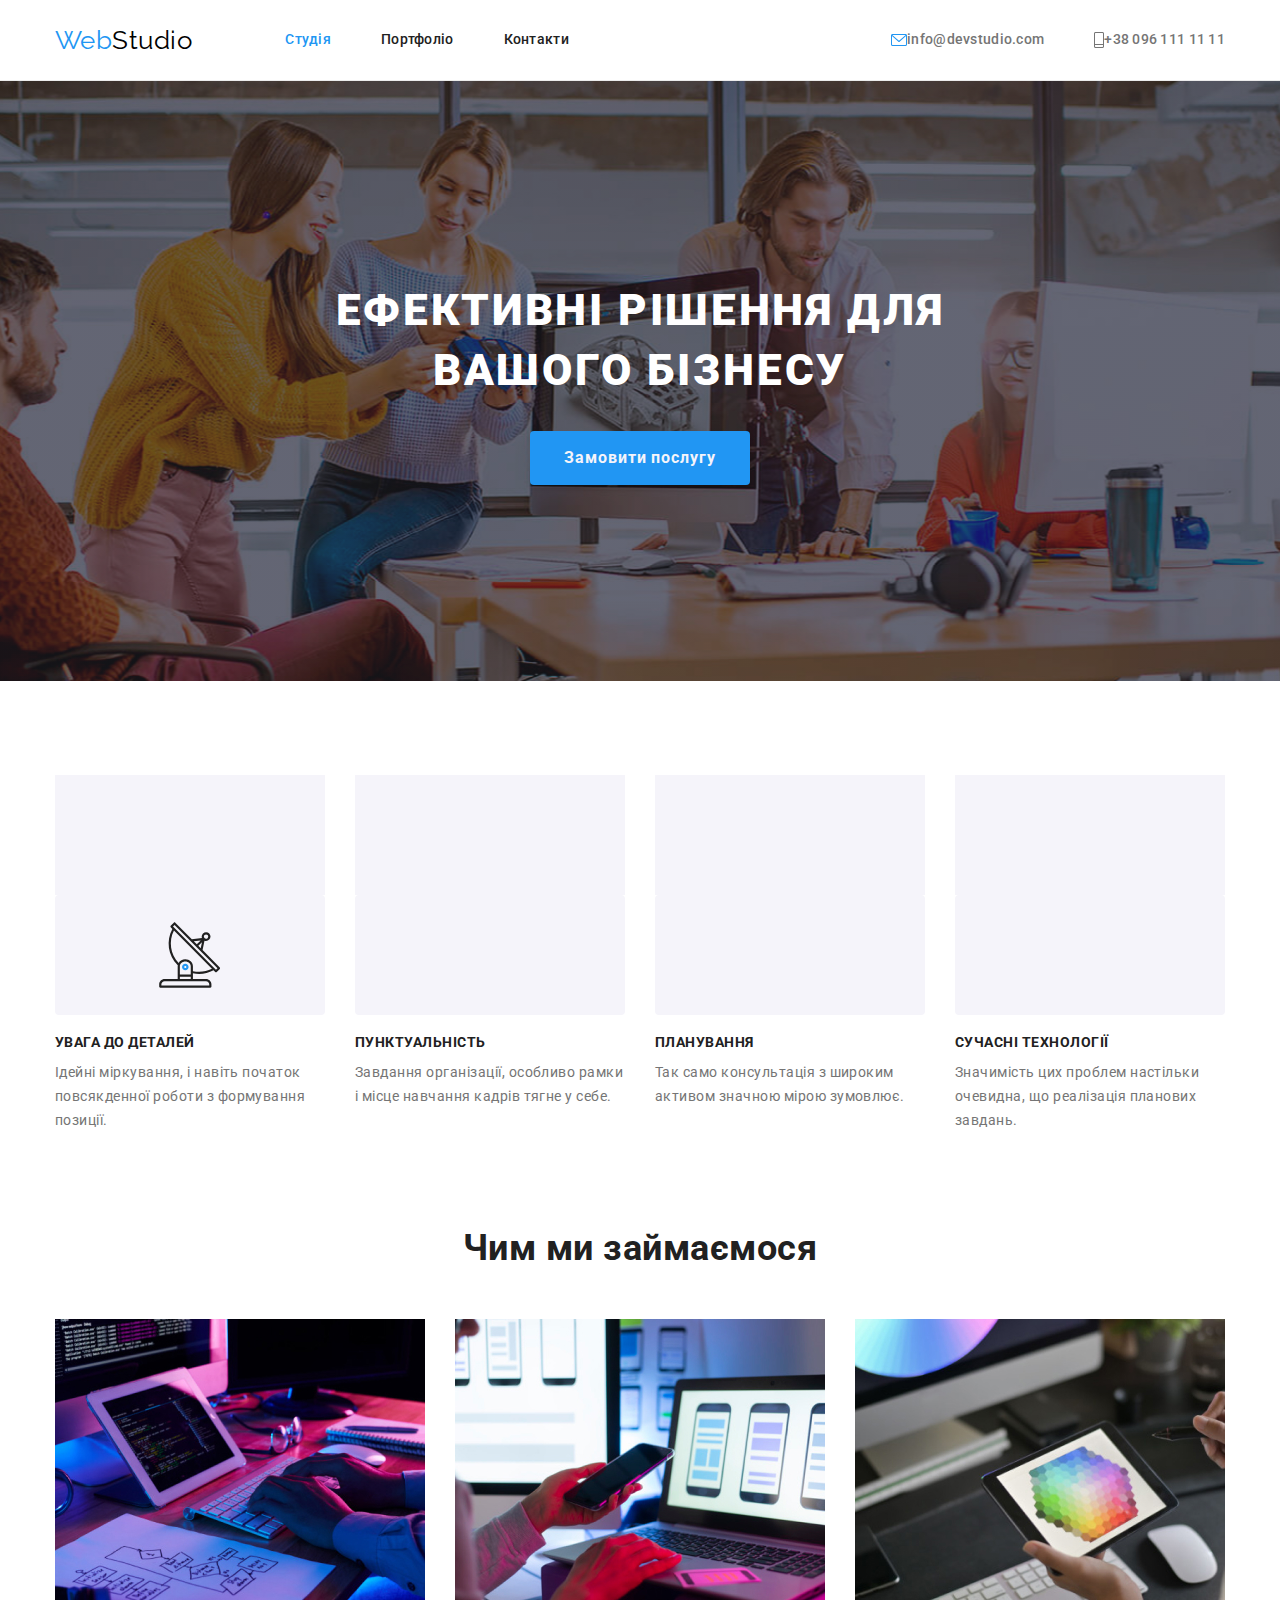
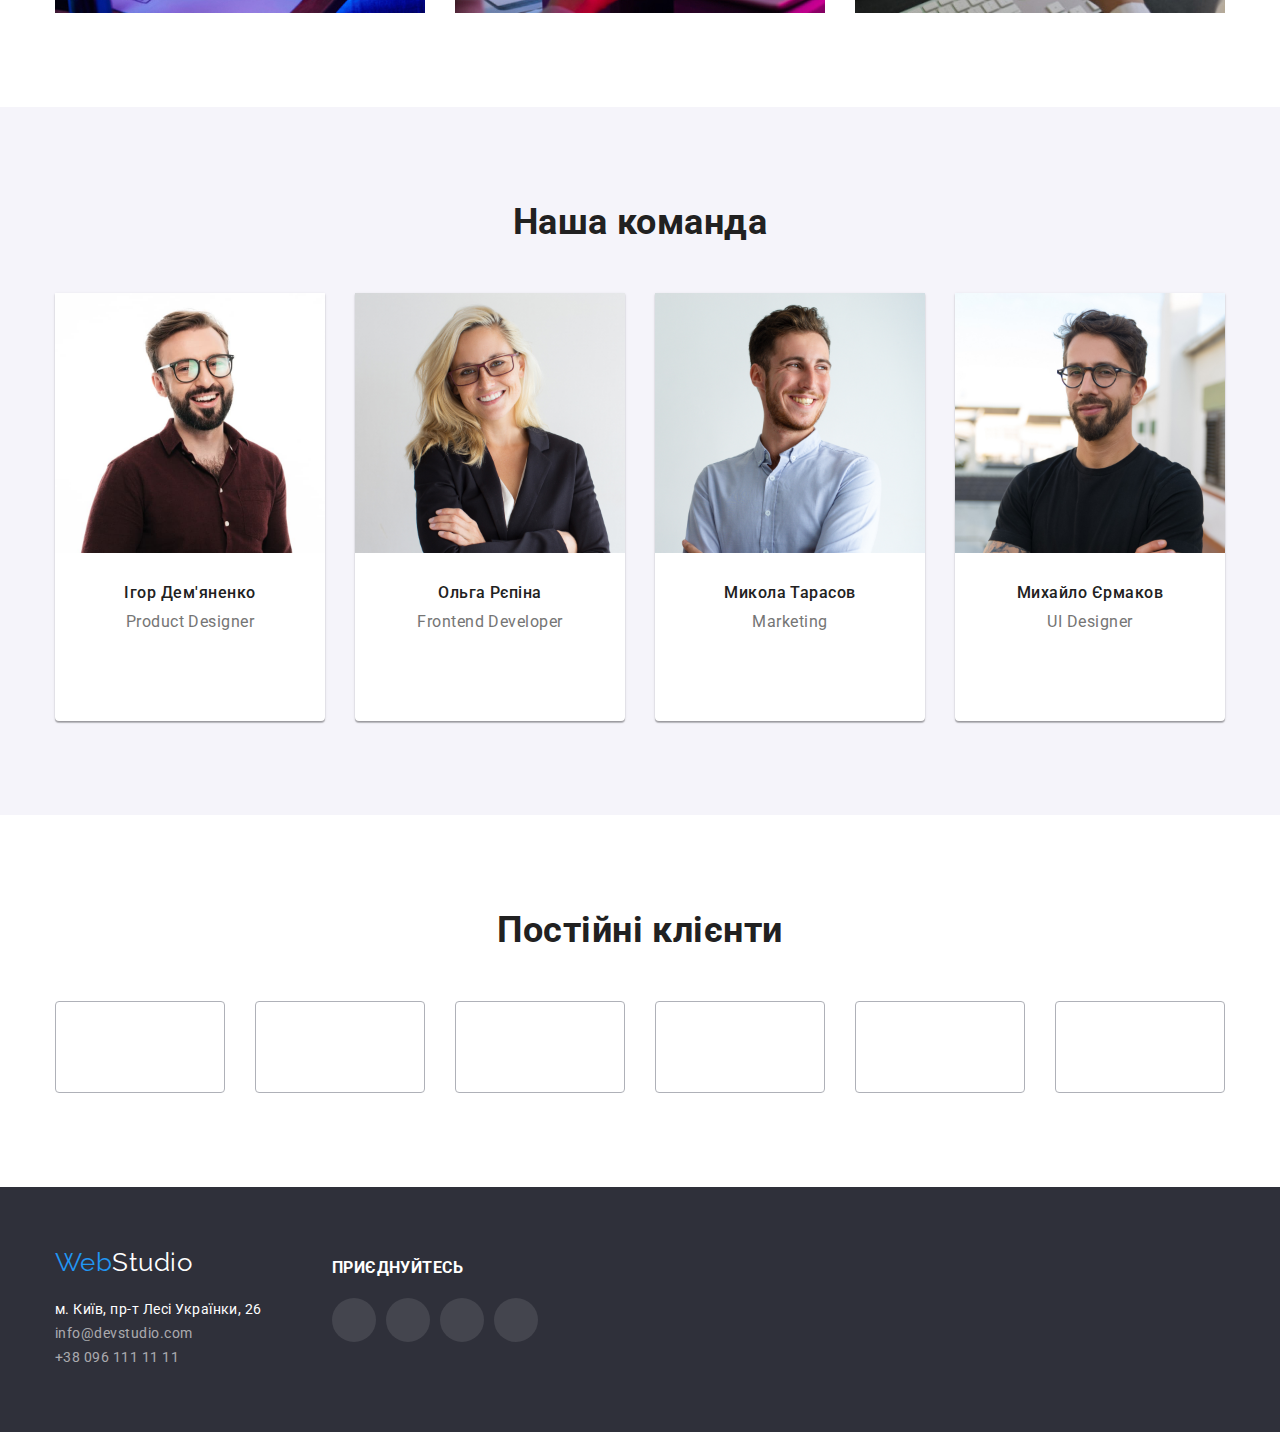
==== index.html @ 6bd30c74 "start" ====
<!DOCTYPE html>
<html lang="uk">
<head>
    <meta charset="UTF-8" />
    <meta http-equiv="X-UA-Compatible" content="IE=edge" />
    <meta name="viewport" content="width=device-width, initial-scale=1.0" />
    <title>WebStudio</title>
    <link
        href="https://fonts.googleapis.com/css2?family=Raleway:wght@700&family=Roboto:wght@400;500;700;900&display=swap"
        rel="stylesheet" />
    <link rel="stylesheet"
        href="https://cdnjs.cloudflare.com/ajax/libs/modern-normalize/1.1.0/modern-normalize.min.css" />
    <link rel="stylesheet" href="./css/styles.css" />
  
</head>

<body>
    <!--Шапка-->
    <header class="page-header">
        <div class="container header">
            <nav class="site-nav">
                <a href="./index.html" class="logo">Web<span class="logo-style">Studio</span></a>
                <ul class="site-nav list">
                    <li class="item"><a href="./index.html" class="link current">Студія</a></li>
                    <li class="item"><a href="./portfolio.html" class="link">Портфоліо</a></li>
                    <li class="item"><a href="" class="link">Контакти</a></li>
                </ul>
            </nav>
            <ul class="site-contact list">
                <li class="item">
                    <a href="mailto:info@devstudio.com" class="link">
                        <svg width="16" height="16" viewBox="0 0 16 12" fill="none" xmlns="http://www.w3.org/2000/svg">
                            <path
                                d="M14.5 0H1.50001C0.672854 0 0 0.672853 0 1.50001V10.5C0 11.3271 0.672854 12 1.50001 12H14.5C15.3271 12 16 11.3271 16 10.5V1.50001C16 0.672853 15.3271 0 14.5 0ZM14.5 0.999994C14.5679 0.999994 14.6325 1.01409 14.6916 1.0387L8 6.83838L1.30833 1.0387C1.36742 1.01412 1.43204 0.999994 1.49998 0.999994H14.5ZM14.5 11H1.50001C1.22414 11 0.999996 10.7759 0.999996 10.5V2.09521L7.67236 7.87792C7.76661 7.95944 7.8833 7.99999 8 7.99999C8.1167 7.99999 8.23339 7.95948 8.32764 7.87792L15 2.09521V10.5C15 10.7759 14.7759 11 14.5 11Z"
                                fill="#2196F3" />
                        </svg> info@devstudio.com</a>
                </li>
                <li class="item">
                    <a href="tel:+380961111111" class="link">
                        <svg width="10" height="16" viewBox="0 0 10 16" fill="none" xmlns="http://www.w3.org/2000/svg">
                            <path
                                d="M8.5 0H1.5C0.672848 0 0 0.672848 0 1.5V14.5C0 15.3272 0.672848 16 1.5 16H8.5C9.32715 16 10 15.3272 10 14.5V1.5C10 0.672848 9.32715 0 8.5 0ZM1.5 1H8.5C8.77588 1 9 1.22412 9 1.5V12H1V1.5C1 1.22412 1.22412 1 1.5 1ZM8.5 15H1.5C1.22412 15 1 14.7759 1 14.5V13H9V14.5C9 14.7759 8.77588 15 8.5 15Z"
                                fill="#757575" />
                        </svg>+38 096 111 11 11</a>
                </li>
            </ul>
        </div>
    </header>
    <main>
        <!--Рішення-->
        <section class="decision">
            <div class="decision-text">
                <h1 class="decision-title">Ефективні рішення для вашого бізнесу</h1>
                <button type="button" class="decision-button">Замовити послугу</button>
            </div>
        </section>
        <!--Переваги-->
        <section class="section benefits">
            <div class="container">
                <h2 class="section-title visually-hidden">Переваги</h2>
                <ul class="benefits list">
                    <li class="item">
                        <div class="thumb">
                        <svg width="65.32px" height="70px" viewBox="0 0 70 70" fill="none" xmlns="http://www.w3.org/2000/svg">
                            <path
                                d="M67.3163 48.3385L48.8468 29.7337L50.8966 19.6373C51.4256 19.8438 51.9879 19.9517 52.5556 19.9558H52.5696C55.1777 19.9866 57.3169 17.8974 57.3479 15.2893C57.3788 12.6812 55.2894 10.542 52.6813 10.5111C50.0732 10.4803 47.934 12.5695 47.9031 15.1776C47.8965 15.7357 47.9888 16.2905 48.176 16.8163L37.326 18.1405L19.6276 0.35C19.4105 0.128479 19.1141 0.00247917 18.804 0C18.4977 0.00160417 18.2044 0.123521 17.9873 0.3395L14.6786 3.6295C14.2232 4.08508 14.2232 4.82358 14.6786 5.27917L16.459 7.08517C9.56162 19.7681 11.8019 35.4741 21.9703 45.7228C22.0636 45.8121 22.1718 45.8843 22.29 45.9363C22.2165 46.3311 22.1781 46.7317 22.1756 47.1333V60.6667H8.17562C4.95562 60.6705 2.34608 63.28 2.34229 66.5V68.8333C2.34229 69.4776 2.86466 70 3.50895 70H57.1756C57.8199 70 58.3423 69.4776 58.3423 68.8333V66.5C58.3385 63.28 55.729 60.6705 52.509 60.6667H38.509V54.6688C40.7021 55.1288 42.9367 55.3633 45.1776 55.3688C50.5548 55.363 55.8464 54.0225 60.5776 51.4675L62.3673 53.2677C62.5844 53.4892 62.8808 53.6152 63.191 53.6177C63.4972 53.6161 63.7905 53.4941 64.0076 53.2782L67.3163 49.9882C67.7717 49.5326 67.7717 48.7941 67.3163 48.3385ZM50.9246 13.6348C51.8383 12.726 53.3157 12.7301 54.2244 13.6437C55.1332 14.5574 55.1291 16.0348 54.2155 16.9435C53.7781 17.3785 53.1864 17.6226 52.5695 17.6225H52.5625C51.2739 17.6158 50.2345 16.5658 50.2412 15.2771C50.2445 14.6602 50.4918 14.0699 50.9291 13.6348H50.9246ZM48.1783 21.301L46.8693 27.7445L44.298 25.158L48.1783 21.301ZM46.853 19.3282L42.653 23.5037L39.4038 20.237L46.853 19.3282ZM52.509 63C54.442 63 56.009 64.567 56.009 66.5V67.6667H4.67562V66.5C4.67562 64.567 6.2426 63 8.17562 63H52.509ZM36.1756 58.3333V60.6667H24.509V58.3333H36.1756ZM24.509 56V47.1333C24.509 44.303 27.1258 42 30.3423 42C33.5588 42 36.1756 44.303 36.1756 47.1333V56H24.509ZM38.509 52.29V47.1333C38.509 43.0162 34.8456 39.6667 30.3423 39.6667C27.4306 39.622 24.7079 41.1041 23.165 43.5738C14.2887 34.2249 12.2899 20.2875 18.1805 8.82073L58.872 49.7455C52.5886 52.9419 45.3857 53.8418 38.509 52.29ZM63.2038 50.7943L61.56 49.1412L18.7923 6.11567L17.1415 4.46133L18.7923 2.81633L36.15 20.272C36.1581 20.272 36.1628 20.2872 36.171 20.293L64.8593 49.1493L63.2038 50.7943Z"
                                fill="#212121" />
                            <path
                                d="M30.3528 44.3333H30.3423C28.4093 44.3304 26.84 45.895 26.837 47.8281C26.8341 49.7611 28.3988 51.3304 30.3318 51.3333H30.3423C32.2753 51.3362 33.8446 49.7716 33.8475 47.8386C33.8505 45.9055 32.2858 44.3362 30.3528 44.3333ZM31.1695 48.6605C30.9498 48.8789 30.6522 49.0012 30.3423 49C29.698 48.9966 29.1784 48.4716 29.1817 47.8273C29.1834 47.5189 29.307 47.2237 29.5256 47.0062C29.7428 46.7902 30.036 46.6683 30.3423 46.6667C30.9866 46.67 31.5062 47.195 31.5028 47.8393C31.5012 48.1477 31.3776 48.4429 31.159 48.6605H31.1695Z"
                                fill="#2196F3" />
                        </svg>
                        </div>
                        <h3 class="benefits-title">УВАГА ДО ДЕТАЛЕЙ</h3>
                        <p class="benefits-text">
                            Ідейні міркування, і навіть початок повсякденної роботи з формування позиції.
                        </p>
                    </li>
                    <li class="item">
                        <div class="thumb">
                           
                        </div>
                        <h3 class="benefits-title">ПУНКТУАЛЬНІСТЬ</h3>
                        <p class="benefits-text">
                            Завдання організації, особливо рамки і місце навчання кадрів тягне у себе.
                        </p>
                    </li>
                    <li class="item">
                        <div class="thumb">
                            
                        </div>
                        <h3 class="benefits-title">ПЛАНУВАННЯ</h3>
                        <p class="benefits-text">
                            Так само консультація з широким активом значною мірою зумовлює.
                        </p>
                    </li>
                    <li class="item">
                        <div class="thumb">
                           
                        </div>
                        <h3 class="benefits-title">СУЧАСНІ ТЕХНОЛОГІЇ</h3>
                        <p class="benefits-text">
                            Значимість цих проблем настільки очевидна, що реалізація планових завдань.
                        </p>
                    </li>
                </ul>
            </div>
        </section>
        <!--Варіанти послуг-->
        <section class="section services">
            <div class="container">
                <h2 class="section-title">Чим ми займаємося</h2>
                <ul class="services list">
                    <li class="item">
                        <img src="./img/box1.jpg" alt="настільний комп'ютер" class="img" width="370" />
                    </li>
                    <li class="item">
                        <img src="./img/box2.jpg" alt="мобільний телефон" class="img" width="370" />
                    </li>
                    <li class="item">
                        <img src="./img/box3.jpg" alt="малюнок на планшеті" class="img" width="370" />
                    </li>
                </ul>
            </div>
        </section>
        <!--Команда-->
        <section class="section team">
            <div class="container">
                <h2 class="section-title">Наша команда</h2>
                <ul class="team list">
                    <li class="item">
                        <img src="./img/card1.jpg" alt="фото чоловіка" class="img" width="270" />
                        <div class="content">
                            <h3 class="team-title">Ігор Дем'яненко</h3>
                            <p lang="en" class="team-text">Product Designer</p>
                            <ul class="soc list">
                                <li class="soc-item">
                                    <a href="" target="_blank" rel="noopener noreferrer nofollow"
                                        aria-label="Ссылка на Instagram" class="icon-link">
                                    </a>
                                </li>
                                <li class="soc-item">
                                    <a href="" target="_blank" rel="noopener noreferrer nofollow"
                                        aria-label="Ссылка на Twitter" class="icon-link">
                                    </a>
                                </li>
                                <li class="soc-item">
                                    <a href="" target="_blank" rel="noopener noreferrer nofollow"
                                        aria-label="Ссылка на Facebook" class="icon-link">
                                    </a>
                                </li>
                                <li class="soc-item">
                                    <a href="" target="_blank" rel="noopener noreferrer nofollow"
                                        aria-label="Ссылка на LinkedIn" class="icon-link">
                                       
                                    </a>
                                </li>
                            </ul>
                        </div>
                    </li>
                    <li class="item">
                        <img src="./img/card2.jpg" alt="фото жінки" class="img" width="270" />
                        <div class="content">
                            <h3 class="team-title">Ольга Рєпіна</h3>
                            <p lang="en" class="team-text">Frontend Developer</p>
                            <ul class="soc list">
                                <li class="soc-item">
                                    <a href="" target="_blank" rel="noopener noreferrer nofollow"
                                        aria-label="Ссылка на Instagram" class="icon-link">
                                        
                                    </a>
                                </li>
                                <li class="soc-item">
                                    <a href="" target="_blank" rel="noopener noreferrer nofollow"
                                        aria-label="Ссылка на Twitter" class="icon-link">
                                       
                                    </a>
                                </li>
                                <li class="soc-item">
                                    <a href="" target="_blank" rel="noopener noreferrer nofollow"
                                        aria-label="Ссылка на Facebook" class="icon-link">
                                        
                                    </a>
                                </li>
                                <li class="soc-item">
                                    <a href="" target="_blank" rel="noopener noreferrer nofollow"
                                        aria-label="Ссылка на LinkedIn" class="icon-link">
                                        
                                    </a>
                                </li>
                            </ul>
                        </div>
                    </li>
                    <li class="item">
                        <img src="./img/card3.jpg" alt="фото чоловіка" class="img" width="270" />
                        <div class="content">
                            <h3 class="team-title">Микола Тарасов</h3>
                            <p lang="en" class="team-text">Marketing</p>
                            <ul class="soc list">
                                <li class="soc-item">
                                    <a href="" target="_blank" rel="noopener noreferrer nofollow"
                                        aria-label="Ссылка на Instagram" class="icon-link">
                                        
                                    </a>
                                </li>
                                <li class="soc-item">
                                    <a href="" target="_blank" rel="noopener noreferrer nofollow"
                                        aria-label="Ссылка на Twitter" class="icon-link">
                                       
                                    </a>
                                </li>
                                <li class="soc-item">
                                    <a href="" target="_blank" rel="noopener noreferrer nofollow"
                                        aria-label="Ссылка на Facebook" class="icon-link">
                                
                                    </a>
                                </li>
                                <li class="soc-item">
                                    <a href="" target="_blank" rel="noopener noreferrer nofollow"
                                        aria-label="Ссылка на LinkedIn" class="icon-link">
                                    </a>
                                </li>
                            </ul>
                        </div>
                    </li>
                    <li class="item">
                        <img src="./img/card4.jpg" alt="фото чоловіка" class="img" width="270" />
                        <div class="content">
                            <h3 class="team-title">Михайло Єрмаков</h3>
                            <p lang="en" class="team-text">UI Designer</p>
                            <ul class="soc list">
                                <li class="soc-item">
                                    <a href="" target="_blank" rel="noopener noreferrer nofollow"
                                        aria-label="Ссылка на Instagram" class="icon-link">
                                    </a>
                                </li>
                                <li class="soc-item">
                                    <a href="" target="_blank" rel="noopener noreferrer nofollow"
                                        aria-label="Ссылка на Twitter" class="icon-link">
                                    </a>
                                </li>
                                <li class="soc-item">
                                    <a href="" target="_blank" rel="noopener noreferrer nofollow"
                                        aria-label="Ссылка на Facebook" class="icon-link">
                                    </a>
                                </li>
                                <li class="soc-item">
                                    <a href="" target="_blank" rel="noopener noreferrer nofollow"
                                        aria-label="Ссылка на LinkedIn" class="icon-link">
                                    </a>
                                </li>
                            </ul>
                        </div>
                    </li>
                </ul>
            </div>
        </section>
        <section class="section client">
            <div class="container">
                <h2 class="section-title">Постійні клієнти</h2>
                <ul class="clients list">
                    <li class="item">
                        <a href="" target="_blank" rel="noopener noreferrer nofollow" class="link">
                        </a>
                    </li>
                    <li class="item">
                        <a href="" target="_blank" rel="noopener noreferrer nofollow" class="link">
                        </a>
                    </li>
                    <li class="item">
                        <a href="" target="_blank" rel="noopener noreferrer nofollow" class="link">
                        </a>
                    </li>
                    <li class="item">
                        <a href="" target="_blank" rel="noopener noreferrer nofollow" class="link">
                        </a>
                    </li>
                    <li class="item">
                        <a href="" target="_blank" rel="noopener noreferrer nofollow" class="link">
                        </a>
                    </li>
                    <li class="item">
                        <a href="" target="_blank" rel="noopener noreferrer nofollow" class="link">
                        </a>
                    </li>
                </ul>
            </div>
        </section>
    </main>
    <!--Футер-->
    <footer class="page-footer">
        <div class="container footer">
            <div>
                <a href="./index.html" class="logo footer">Web<span class="logo-style">Studio</span></a>
                <address class="footer-adress">
                    <ul class="list">
                        <li>
                            <a href="https://www.google.com.ua/maps/place/%D0%B1%D1%83%D0%BB.+%D0%9B%D0%B5%D1%81%D0%B8+%D0%A3%D0%BA%D1%80%D0%B0%D0%B8%D0%BD%D0%BA%D0%B8,+26,+%D0%9A%D0%B8%D0%B5%D0%B2,+02000/@50.4261244,30.5376992,18z/data=!4m5!3m4!1s0x40d4cf0e033ecbe9:0x57a4dffefec77da0!8m2!3d50.4265807!4d30.5383858?hl=ru"
                                class="link" target="_blank" rel="noopener noreferrer nofollow">м. Київ, пр-т Лесі
                                Українки, 26</a>
                        </li>
                        <li>
                            <a href="mailto:info@devstudio.com" class="contact link">info@devstudio.com</a>
                        </li>
                        <li>
                            <a href="tel:+380961111111" class="contact link">+38 096 111 11 11</a>
                        </li>
                    </ul>
                </address>
            </div>
            <div class="socnetwork">
                <h3>приєднуйтесь</h3>
                <ul class="list">
                    <li class="item">
                        <a href="" target="_blank" rel="noopener noreferrer nofollow" aria-label="Ссылка на Instagram"
                            class="link">
                            
                        </a>
                    </li>
                    <li class="item">
                        <a href="" target="_blank" rel="noopener noreferrer nofollow" aria-label="Ссылка на Twitter"
                            class="link">
                        </a>
                    </li>
                    <li class="item">
                        <a href="" target="_blank" rel="noopener noreferrer nofollow" aria-label="Ссылка на Facebook"
                            class="link">
                        </a>
                    </li>
                    <li class="item">
                        <a href="" target="_blank" rel="noopener noreferrer nofollow" aria-label="Ссылка на LinkedIn"
                            class="link">
                        </a>
                    </li>
                </ul>
            </div>
        </div>
    </footer>
</body>

</html>
---- css/styles.css ----
:root {
    --primary-text-color: #757575;
    --title-text-color: #212121;
    --accent-color: #2196f3;
    --primary-white-color: #ffffff;
    --logo-color: #000000;
    --accent-second-color: rgba(255, 255, 255, 0.6);
    --primary-bg-color: #2f303a;
    --accent-bg-color: #f5f4fa;
    --border-color-portf: #eeeeee;
    --decision-bg-color: #c4c4c4;
    --border-color-header: #ececec;
    --icon-link-color: #afb1b8;
}

body {
    background-color: var(--primary-white-color);
    color: var(--primary-text-color);
    font-family: 'Roboto', sans-serif;
    letter-spacing: 0.03em;
}

.container {
    margin-left: auto;
    margin-right: auto;
    width: 1200px;
    padding-left: 15px;
    padding-right: 15px;
}

.logo {
    color: var(--accent-color);
    font-family: 'Raleway', sans-serif;
    font-size: 26px;
    line-height: 1.19;
    text-decoration: none;
}

.link {
    text-decoration: none;
}

.list {
    list-style: none;
    margin: 0;
    padding: 0;
}

.visually-hidden {
    position: absolute;
    width: 1px;
    height: 1px;
    margin: -1px;
    border: 0;
    padding: 0;

    white-space: nowrap;
    clip-path: inset(100%);
    clip: rect(0 0 0 0);
    overflow: hidden;
}

/* Шапка */

.page-header {
    border-bottom: 1px solid var(--border-color-header);
}

.page-header .logo-style {
    color: var(--logo-color);
}

.header {
    display: flex;
    align-items: center;
}

.site-nav {
    display: flex;
    align-items: center;
}

.site-nav .item:not(:last-child) {
    margin-right: 50px;
}

.site-nav .link {
    display: block;
    padding-top: 32px;
    padding-bottom: 32px;
    font-weight: 500;
    font-size: 14px;
    line-height: 1.14;
    letter-spacing: 0.02em;
    color: var(--title-text-color);
}

.site-nav.list {
    margin-left: 93px;
}

.site-nav .link:hover,
.site-nav .link:focus {
    color: var(--accent-color);
}

.site-nav .link.current {
    color: var(--accent-color);
}

.site-contact {
    display: flex;
    margin-left: auto;
}

.site-contact .link {
    display: flex;
    padding-top: 32px;
    padding-bottom: 32px;
    font-weight: 500;
    font-size: 14px;
    line-height: 1.14;
    letter-spacing: 0.02em;
    color: var(--primary-text-color);
    align-items: center;
    justify-content: center;
}

.site-contact .icon {
    margin-right: 10px;
    fill: currentColor;
}

.site-contact .item:not(:last-child) {
    margin-right: 50px;
}

.site-contact .link:hover,
.site-contact .link:focus {
    color: var(--accent-color);
}

/* Рішення */
.decision {
    max-width: 1600px;
    height: 600px;
    margin-left: auto;
    margin-right: auto;
    padding-top: 200px;
    padding-bottom: 200px;
    background-image: linear-gradient(to right, rgba(47, 48, 58, 0.4), rgba(47, 48, 58, 0.4)),
        url(../img/hero.jpg);
    background-size: cover;
    background-repeat: no-repeat;
    background-position: center;
    background-color: var(--decision-bg-color);
    text-align: center;
    
}

.decision-text {
    max-width: 700px;
    margin-left: auto;
    margin-right: auto;
}

.decision-title {
    margin-top: 0;
    margin-bottom: 30px;
    color: var(--primary-white-color);
    font-weight: 900;
    font-size: 44px;
    line-height: 1.36;
    letter-spacing: 0.06em;
    text-transform: uppercase;
}

.decision-button {
    font-weight: 700;
    font-size: 16px;
    line-height: 1.88;
    letter-spacing: 0.06em;
    border-color: transparent;
    cursor: pointer;
    box-shadow: 0px 4px 4px rgba(0, 0, 0, 0.15);
    border-radius: 4px;
    padding: 10px 32px;
    min-height: 50px;
    color:var(--accent-bg-color)
}

.decision-button:hover,
.decision-button:focus {
    
background-color: var(--accent-color);
    color: var(--primary-white-color);
}

/* Секциії */
.section {
    padding-top: 94px;
    padding-bottom: 94px;
}

.section-title {
    margin-top: 0;
    margin-bottom: 50px;
    color: var(--title-text-color);
    font-size: 36px;
    line-height: 1.17;
    text-align: center;
}

/* Перваги */
.benefits.list {
    display: flex;
    flex-wrap: wrap;
    gap: 30px;
}

.benefits.list .item {
    flex-basis: calc((100% - 90px) / 4);
}

.section.benefits {
    padding-bottom: 47px;
}

.thumb {
    display: flex;
    height: 120px;
    align-items: center;
    justify-content: center;
    border-radius: 4px;
    background-color: var(--accent-bg-color);
}
.icon {
    display: inline-block;
    width: 1em;
    height: 1em;
    stroke-width: 0;
    stroke: currentColor;
    fill: currentColor;
}

.benefits .item::before {
  display: block;
  content: '';
  height: 120px;
  background-color: var(--accent-bg-color);
  background-size: 70px;
  background-repeat: no-repeat;
  background-position: center;
}

.benefits-title {
    margin-top: 0;
    margin-bottom: 10px;
    padding-top: 20px;
    color: var(--title-text-color);
    font-size: 14px;
    line-height: 1.14;
    text-transform: uppercase;
}

.benefits-text {
    margin-top: 0;
    margin-bottom: 0;
    font-size: 14px;
    line-height: 1.71;
}

/* Варіанти послуг */
.section.services {
    padding-top: 47px;
}

.services.list {
    display: flex;
    flex-wrap: wrap;
    gap: 30px;
}

.services.list .item {
    flex-basis: calc((100% - 60px) / 3);
}

.services.list .img {
    display: block;
    width: 100%;
}

/* Команда */
.section.team {
    background-color: var(--accent-bg-color);
}

.team-title {
    margin-top: 0;
    margin-bottom: 10px;
    color: var(--title-text-color);
    font-weight: 500;
    font-size: 16px;
    line-height: 1.19;
}

.team-text {
    margin-top: 0;
    margin-bottom: 16px;
    font-size: 16px;
    line-height: 1.19;
}

.team.list {
    display: flex;
    flex-wrap: wrap;
    gap: 30px;
    text-align: center;
}

.team.list .item {
    flex-basis: calc((100% - 90px) / 4);
    max-height: 428px;
    background-color: var(--primary-white-color);
    box-shadow: 0px 1px 3px rgba(0, 0, 0, 0.12), 0px 1px 1px rgba(0, 0, 0, 0.14),
        0px 2px 1px rgba(0, 0, 0, 0.2);
    border-radius: 0px 0px 4px 4px;
}

.team.list .img {
    width: 100%;
    display: block;
}

.team .content {
    padding-top: 30px;
    padding-bottom: 30px;
    padding-left: 10px;
    padding-right: 10px;
}

.soc.list {
    display: flex;
    align-items: center;
    justify-content: center;
}

.soc.list .soc-item:not(:last-child) {
    margin-right: 10px;
}

.soc.list .icon-link {
    display: flex;
    height: 44px;
    width: 44px;
    border-radius: 50%;
    align-items: center;
    justify-content: center;
}

.soc.list .icon-link {
    color: var(--icon-link-color);
}

.soc.list .icon-link:hover,
.soc.list .icon-link:focus {
    color: var(--primary-white-color);
    background-color: var(--accent-color);
}

.icon-link .icon {
    fill: currentColor;
}

/* .socnetwork .list {
  display: flex;
  margin-bottom: 30px;
}
.socnetwork .item:not(:last-child) {
  margin-right: 10px;
}
.socnetwork .link {
  display: flex;
  height: 44px;
  width: 44px;
  background: rgba(255, 255, 255, 0.1);
  border-radius: 50%;
  align-items: center;
  justify-content: center;
} */

/* Наші клієнти */
.clients.list {
    display: flex;
}

.clients.list .item:not(:last-child) {
    margin-right: 30px;
}

.clients.list .link {
    display: flex;
    height: 92px;
    width: 170px;
    border: 1px solid var(--icon-link-color);
    border-radius: 4px;
    align-items: center;
    justify-content: center;
    color: var(--icon-link-color);
}

.clients.list .link:hover,
.clients.list .link:focus {
    color: var(--accent-color);
    border-color: var(--accent-color);
}

.clients.list .icon {
    fill: currentColor;
}

/* Футер */
.page-footer {
    background-color: var(--primary-bg-color);
    padding-top: 60px;
    padding-bottom: 60px;
}

.page-footer .logo-style {
    color: var(--primary-white-color);
}

.footer-adress .link {
    font-style: normal;
    font-size: 14px;
    line-height: 1.71;
    color: var(--primary-white-color);
}

.contact.link {
    color: var(--accent-second-color);
}

.footer-adress .link:hover,
.footer-adress .link:focus {
    color: var(--accent-color);
}

.container.footer {
    display: flex;
}

.logo.footer {
    display: inline-block;
    margin-bottom: 20px;
}

.socnetwork {
    margin-left: 70px;
    padding-top: 12px;
    color: var(--primary-white-color);
    font-weight: 700;
    font-size: 14px;
    line-height: 1.14;
    letter-spacing: 0.03em;
    text-transform: uppercase;
}

.socnetwork h3 {
    margin-top: 0;
    margin-bottom: 20px;
}

.socnetwork .list {
    display: flex;
    margin-bottom: 30px;
}

.socnetwork .item:not(:last-child) {
    margin-right: 10px;
}

.socnetwork .link {
    display: flex;
    height: 44px;
    width: 44px;
    background: rgba(255, 255, 255, 0.1);
    border-radius: 50%;
    align-items: center;
    justify-content: center;
}

.socnetwork .link:hover,
.socnetwork .link:focus {
    background-color: var(--accent-color);
}

/* Портфолио */

/* Наші роботи */
.page-portfolio {
    padding-top: 94px;
    padding-bottom: 94px;
}

.porfolio h1 {
    margin-top: 0;
    margin-bottom: 0;
    text-align: center;
}

.button.list {
    display: flex;
    margin-bottom: 50px;
    justify-content: center;
}

.page-button {
    font-weight: 500;
    font-size: 16px;
    line-height: 1.63;
    letter-spacing: 0.03em;
    border-color: transparent;
    background-color: var(--accent-bg-color);
    cursor: pointer;
    border-radius: 4px;
    padding: 6px 22px;
    min-height: 38px;
    color: var(--accent-color);
}
button{
    background-color: var(--accent-color);
}

.button.list .item:not(:last-child) {
    margin-right: 8px;
}

.page-button:hover,
.page-button:focus {
color: var(--primary-white-color);
    background-color: var(--accent-color);
    box-shadow: 0px 3px 1px rgba(0, 0, 0, 0.1), 0px 1px 2px rgba(0, 0, 0, 0.08),
        0px 2px 2px rgba(0, 0, 0, 0.12);
}

.example-title {
    margin-top: 0;
    margin-bottom: 4px;
    color: var(--title-text-color);
    font-size: 18px;
    line-height: 2;
    letter-spacing: 0.06em;
}

.example-text {
    margin-top: 0;
    margin-bottom: 0;
    color: var(--primary-text-color);
    font-size: 16px;
    line-height: 1.88;
}

.example.list {
    display: flex;
    flex-wrap: wrap;
    gap: 30px;
}


.example.list .item {
    flex-basis: calc((100% - 60px) / 3);
}

.example.item .img {
    display: block;
    width: 100%;
}

.example .link {
    display: block;
}

.example .link:hover,
.example .link:focus {
    box-shadow: 0px 1px 1px rgba(0, 0, 0, 0.12), 0px 4px 4px rgba(0, 0, 0, 0.06),
        1px 4px 6px rgba(0, 0, 0, 0.16);

}

.border {
    padding: 20px 24px;
    border-bottom: 1px solid var(--border-color-portf);
    border-right: 1px solid var(--border-color-portf);
    border-left: 1px solid var(--border-color-portf);
}
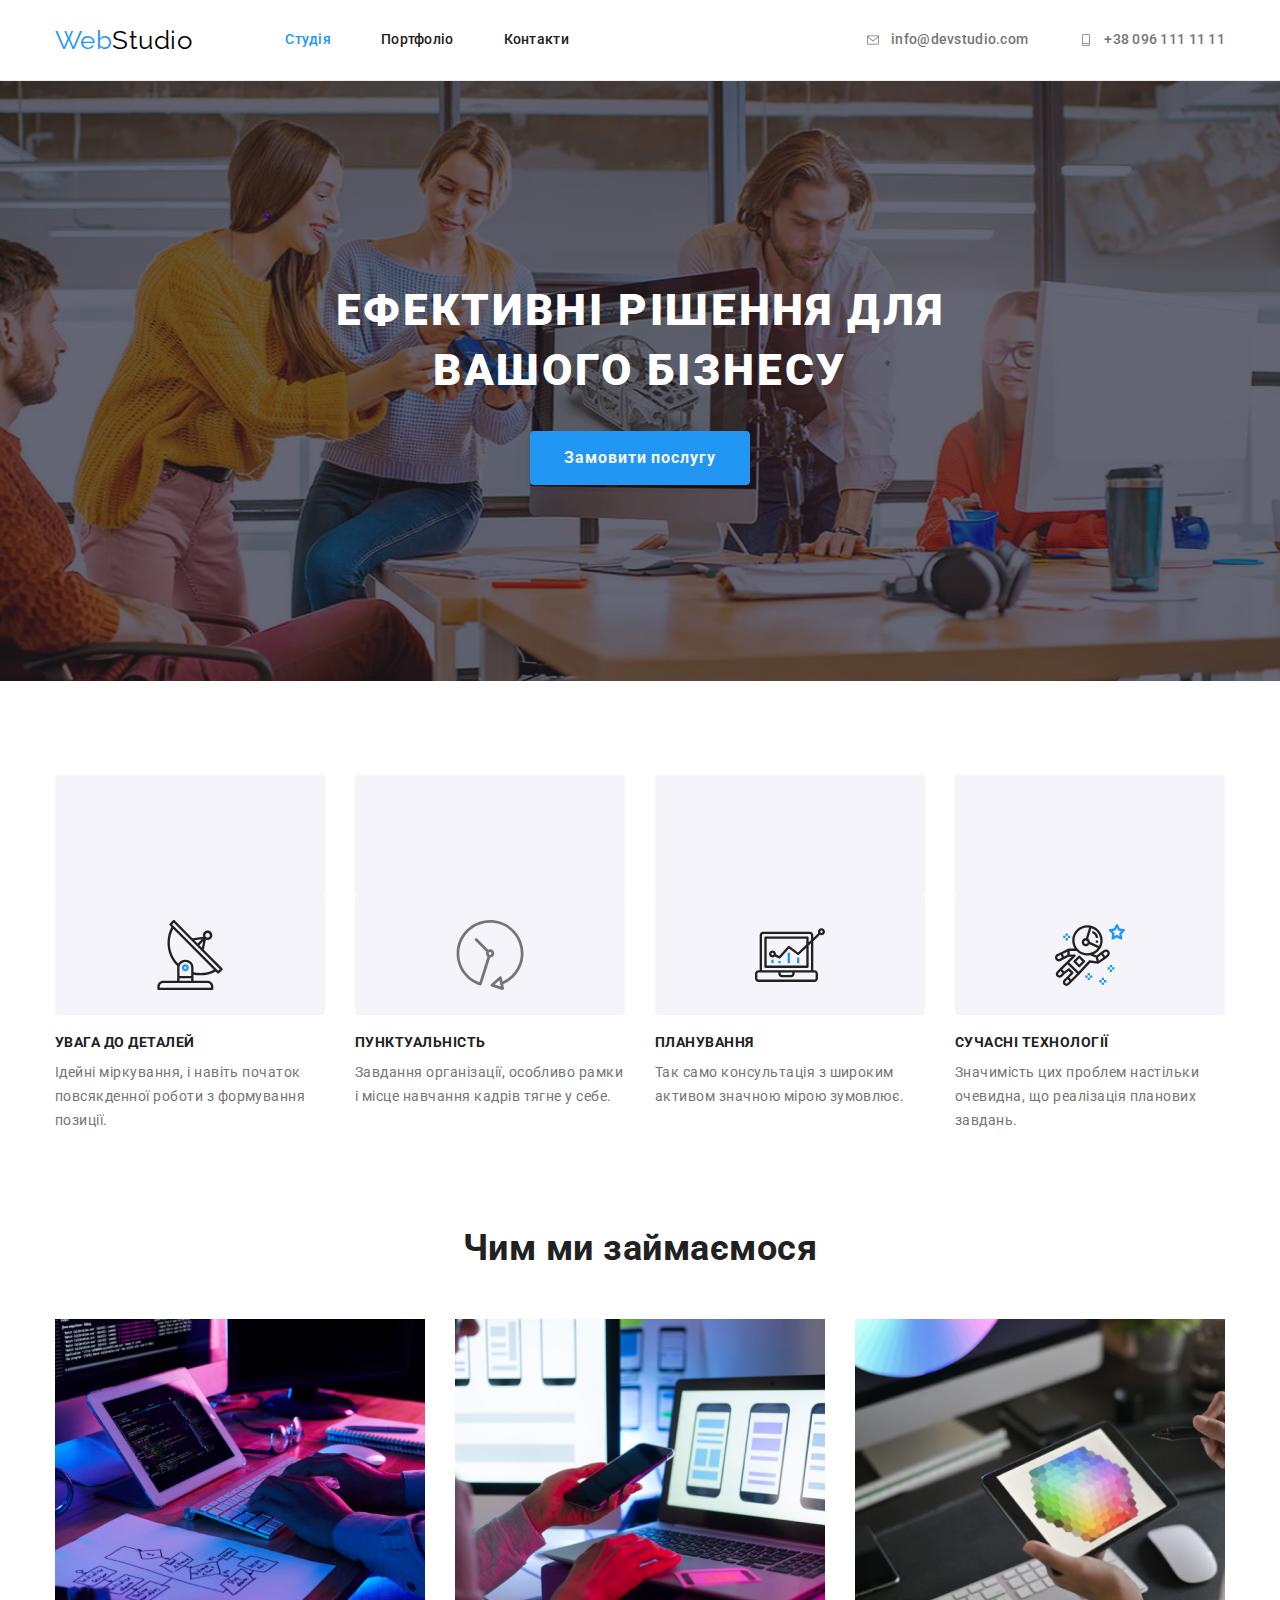
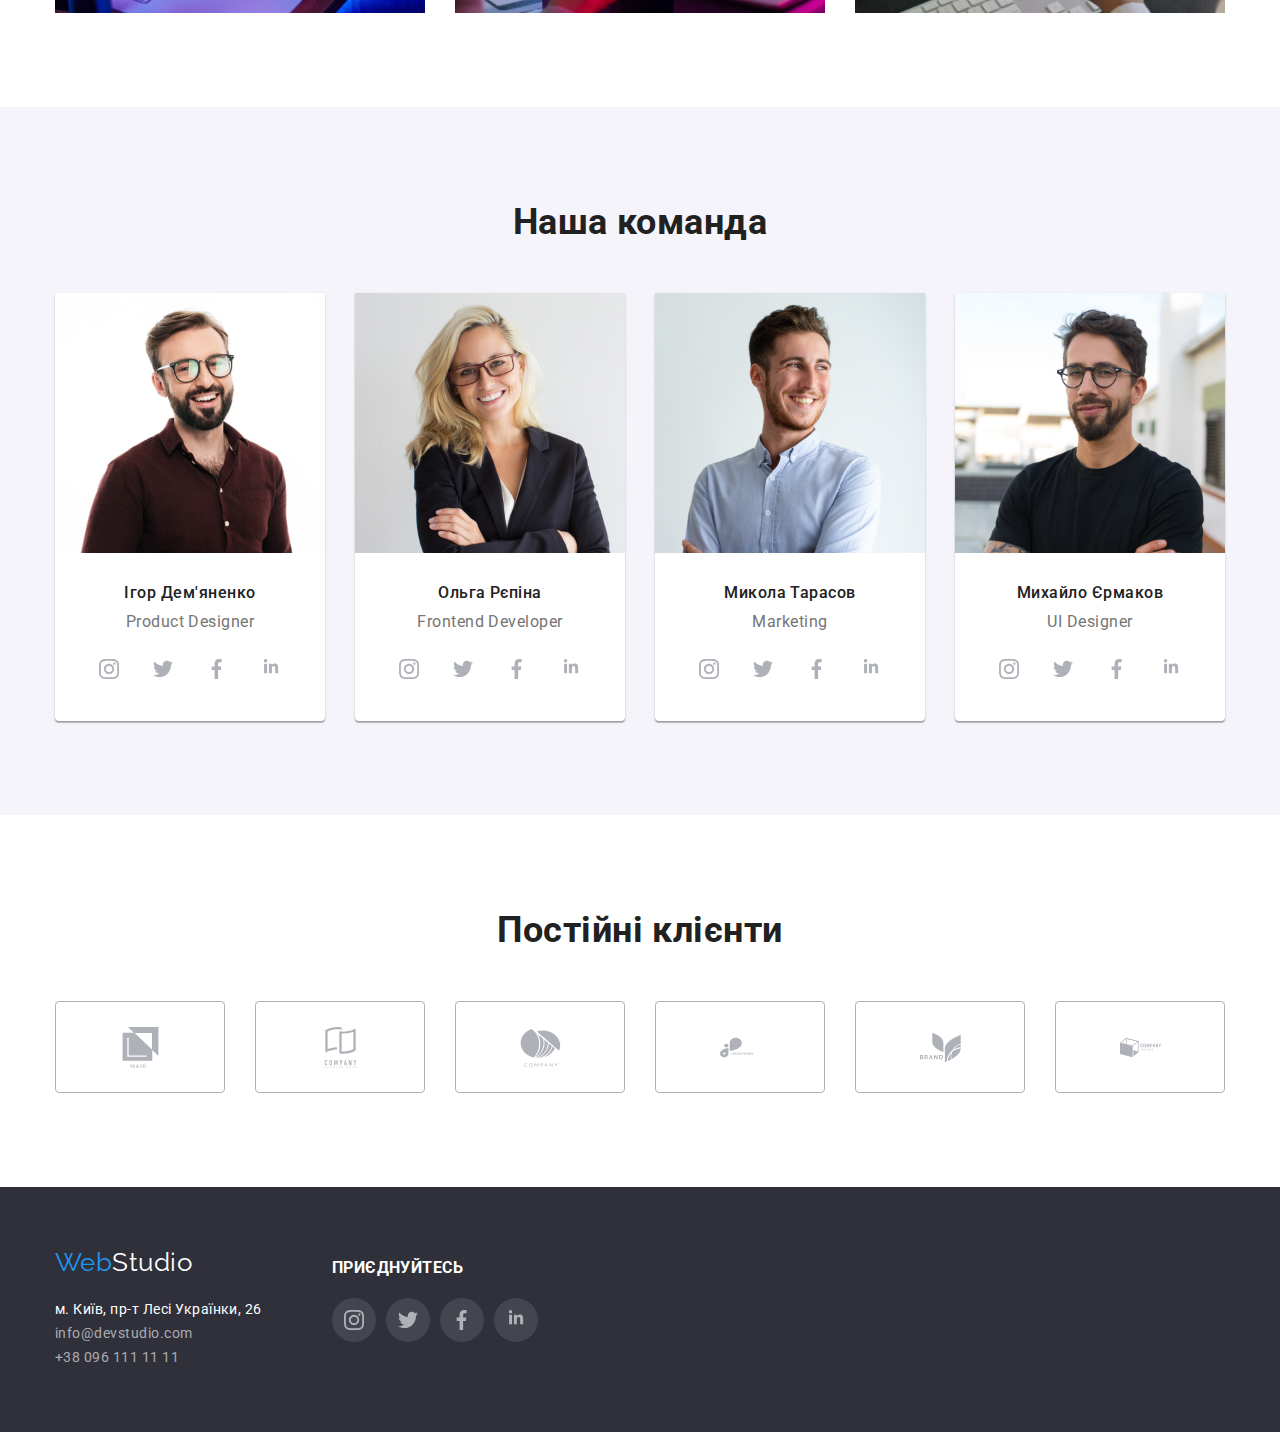
==== commit f53aa230: "321" ====
--- a/index.html
+++ b/index.html
@@ -28,20 +28,10 @@
             </nav>
             <ul class="site-contact list">
                 <li class="item">
-                    <a href="mailto:info@devstudio.com" class="link">
-                        <svg width="16" height="16" viewBox="0 0 16 12" fill="none" xmlns="http://www.w3.org/2000/svg">
-                            <path
-                                d="M14.5 0H1.50001C0.672854 0 0 0.672853 0 1.50001V10.5C0 11.3271 0.672854 12 1.50001 12H14.5C15.3271 12 16 11.3271 16 10.5V1.50001C16 0.672853 15.3271 0 14.5 0ZM14.5 0.999994C14.5679 0.999994 14.6325 1.01409 14.6916 1.0387L8 6.83838L1.30833 1.0387C1.36742 1.01412 1.43204 0.999994 1.49998 0.999994H14.5ZM14.5 11H1.50001C1.22414 11 0.999996 10.7759 0.999996 10.5V2.09521L7.67236 7.87792C7.76661 7.95944 7.8833 7.99999 8 7.99999C8.1167 7.99999 8.23339 7.95948 8.32764 7.87792L15 2.09521V10.5C15 10.7759 14.7759 11 14.5 11Z"
-                                fill="#2196F3" />
-                        </svg> info@devstudio.com</a>
+                    <a href="mailto:info@devstudio.com" class="link"><svg class="icon" width="16" height="12"><use href="./img/symbol-defs.svg#icon-mail"></use></svg>info@devstudio.com</a>
                 </li>
                 <li class="item">
-                    <a href="tel:+380961111111" class="link">
-                        <svg width="10" height="16" viewBox="0 0 10 16" fill="none" xmlns="http://www.w3.org/2000/svg">
-                            <path
-                                d="M8.5 0H1.5C0.672848 0 0 0.672848 0 1.5V14.5C0 15.3272 0.672848 16 1.5 16H8.5C9.32715 16 10 15.3272 10 14.5V1.5C10 0.672848 9.32715 0 8.5 0ZM1.5 1H8.5C8.77588 1 9 1.22412 9 1.5V12H1V1.5C1 1.22412 1.22412 1 1.5 1ZM8.5 15H1.5C1.22412 15 1 14.7759 1 14.5V13H9V14.5C9 14.7759 8.77588 15 8.5 15Z"
-                                fill="#757575" />
-                        </svg>+38 096 111 11 11</a>
+                    <a href="tel:+380961111111" class="link"><svg class="icon" width="16" height="12"><use href="./img/symbol-defs.svg#icon-phone"></use></svg>+38 096 111 11 11</a>
                 </li>
             </ul>
         </div>
@@ -61,14 +51,7 @@
                 <ul class="benefits list">
                     <li class="item">
                         <div class="thumb">
-                        <svg width="65.32px" height="70px" viewBox="0 0 70 70" fill="none" xmlns="http://www.w3.org/2000/svg">
-                            <path
-                                d="M67.3163 48.3385L48.8468 29.7337L50.8966 19.6373C51.4256 19.8438 51.9879 19.9517 52.5556 19.9558H52.5696C55.1777 19.9866 57.3169 17.8974 57.3479 15.2893C57.3788 12.6812 55.2894 10.542 52.6813 10.5111C50.0732 10.4803 47.934 12.5695 47.9031 15.1776C47.8965 15.7357 47.9888 16.2905 48.176 16.8163L37.326 18.1405L19.6276 0.35C19.4105 0.128479 19.1141 0.00247917 18.804 0C18.4977 0.00160417 18.2044 0.123521 17.9873 0.3395L14.6786 3.6295C14.2232 4.08508 14.2232 4.82358 14.6786 5.27917L16.459 7.08517C9.56162 19.7681 11.8019 35.4741 21.9703 45.7228C22.0636 45.8121 22.1718 45.8843 22.29 45.9363C22.2165 46.3311 22.1781 46.7317 22.1756 47.1333V60.6667H8.17562C4.95562 60.6705 2.34608 63.28 2.34229 66.5V68.8333C2.34229 69.4776 2.86466 70 3.50895 70H57.1756C57.8199 70 58.3423 69.4776 58.3423 68.8333V66.5C58.3385 63.28 55.729 60.6705 52.509 60.6667H38.509V54.6688C40.7021 55.1288 42.9367 55.3633 45.1776 55.3688C50.5548 55.363 55.8464 54.0225 60.5776 51.4675L62.3673 53.2677C62.5844 53.4892 62.8808 53.6152 63.191 53.6177C63.4972 53.6161 63.7905 53.4941 64.0076 53.2782L67.3163 49.9882C67.7717 49.5326 67.7717 48.7941 67.3163 48.3385ZM50.9246 13.6348C51.8383 12.726 53.3157 12.7301 54.2244 13.6437C55.1332 14.5574 55.1291 16.0348 54.2155 16.9435C53.7781 17.3785 53.1864 17.6226 52.5695 17.6225H52.5625C51.2739 17.6158 50.2345 16.5658 50.2412 15.2771C50.2445 14.6602 50.4918 14.0699 50.9291 13.6348H50.9246ZM48.1783 21.301L46.8693 27.7445L44.298 25.158L48.1783 21.301ZM46.853 19.3282L42.653 23.5037L39.4038 20.237L46.853 19.3282ZM52.509 63C54.442 63 56.009 64.567 56.009 66.5V67.6667H4.67562V66.5C4.67562 64.567 6.2426 63 8.17562 63H52.509ZM36.1756 58.3333V60.6667H24.509V58.3333H36.1756ZM24.509 56V47.1333C24.509 44.303 27.1258 42 30.3423 42C33.5588 42 36.1756 44.303 36.1756 47.1333V56H24.509ZM38.509 52.29V47.1333C38.509 43.0162 34.8456 39.6667 30.3423 39.6667C27.4306 39.622 24.7079 41.1041 23.165 43.5738C14.2887 34.2249 12.2899 20.2875 18.1805 8.82073L58.872 49.7455C52.5886 52.9419 45.3857 53.8418 38.509 52.29ZM63.2038 50.7943L61.56 49.1412L18.7923 6.11567L17.1415 4.46133L18.7923 2.81633L36.15 20.272C36.1581 20.272 36.1628 20.2872 36.171 20.293L64.8593 49.1493L63.2038 50.7943Z"
-                                fill="#212121" />
-                            <path
-                                d="M30.3528 44.3333H30.3423C28.4093 44.3304 26.84 45.895 26.837 47.8281C26.8341 49.7611 28.3988 51.3304 30.3318 51.3333H30.3423C32.2753 51.3362 33.8446 49.7716 33.8475 47.8386C33.8505 45.9055 32.2858 44.3362 30.3528 44.3333ZM31.1695 48.6605C30.9498 48.8789 30.6522 49.0012 30.3423 49C29.698 48.9966 29.1784 48.4716 29.1817 47.8273C29.1834 47.5189 29.307 47.2237 29.5256 47.0062C29.7428 46.7902 30.036 46.6683 30.3423 46.6667C30.9866 46.67 31.5062 47.195 31.5028 47.8393C31.5012 48.1477 31.3776 48.4429 31.159 48.6605H31.1695Z"
-                                fill="#2196F3" />
-                        </svg>
+                        <svg class="icon" width="70" height="70"><use href="./img/symbol-defs.svg#icon-antena"></use></svg>
                         </div>
                         <h3 class="benefits-title">УВАГА ДО ДЕТАЛЕЙ</h3>
                         <p class="benefits-text">
@@ -77,7 +60,9 @@
                     </li>
                     <li class="item">
                         <div class="thumb">
-                           
+                        <svg class="icon" width="70" height="70">
+                            <use href="./img/symbol-defs.svg#icon-clock"></use>
+                        </svg>
                         </div>
                         <h3 class="benefits-title">ПУНКТУАЛЬНІСТЬ</h3>
                         <p class="benefits-text">
@@ -86,6 +71,9 @@
                     </li>
                     <li class="item">
                         <div class="thumb">
+                            <svg class="icon" width="70" height="70">
+                                <use href="./img/symbol-defs.svg#icon-loptop"></use>
+                            </svg>
                             
                         </div>
                         <h3 class="benefits-title">ПЛАНУВАННЯ</h3>
@@ -95,6 +83,9 @@
                     </li>
                     <li class="item">
                         <div class="thumb">
+                            <svg class="icon" width="70" height="70">
+                                <use href="./img/symbol-defs.svg#icon-man"></use>
+                            </svg>
                            
                         </div>
                         <h3 class="benefits-title">СУЧАСНІ ТЕХНОЛОГІЇ</h3>
@@ -135,22 +126,30 @@
                             <ul class="soc list">
                                 <li class="soc-item">
                                     <a href="" target="_blank" rel="noopener noreferrer nofollow"
-                                        aria-label="Ссылка на Instagram" class="icon-link">
-                                    </a>
-                                </li>
-                                <li class="soc-item">
-                                    <a href="" target="_blank" rel="noopener noreferrer nofollow"
-                                        aria-label="Ссылка на Twitter" class="icon-link">
-                                    </a>
-                                </li>
-                                <li class="soc-item">
-                                    <a href="" target="_blank" rel="noopener noreferrer nofollow"
-                                        aria-label="Ссылка на Facebook" class="icon-link">
-                                    </a>
-                                </li>
-                                <li class="soc-item">
-                                    <a href="" target="_blank" rel="noopener noreferrer nofollow"
-                                        aria-label="Ссылка на LinkedIn" class="icon-link">
+                                        aria-label="Ссылка на Instagram" class="icon-link"><svg class="icon" width="20" height="20">
+                                            <use href="./img/symbol-defs.svg#icon-instagram"></use>
+                                        </svg>
+                                    </a>
+                                </li>
+                                <li class="soc-item">
+                                    <a href="" target="_blank" rel="noopener noreferrer nofollow"
+                                        aria-label="Ссылка на Twitter" class="icon-link"><svg class="icon" width="20" height="20">
+                                            <use href="./img/symbol-defs.svg#icon-twitter"></use>
+                                        </svg>
+                                    </a>
+                                </li>
+                                <li class="soc-item">
+                                    <a href="" target="_blank" rel="noopener noreferrer nofollow"
+                                        aria-label="Ссылка на Facebook" class="icon-link"><svg class="icon" width="20" height="20">
+                                            <use href="./img/symbol-defs.svg#icon-faceboock"></use>
+                                        </svg>
+                                    </a>
+                                </li>
+                                <li class="soc-item">
+                                    <a href="" target="_blank" rel="noopener noreferrer nofollow"
+                                        aria-label="Ссылка на LinkedIn" class="icon-link"><svg class="icon" width="20" height="20">
+                                            <use href="./img/symbol-defs.svg#icon-linkedin"></use>
+                                        </svg>
                                        
                                     </a>
                                 </li>
@@ -165,25 +164,33 @@
                             <ul class="soc list">
                                 <li class="soc-item">
                                     <a href="" target="_blank" rel="noopener noreferrer nofollow"
-                                        aria-label="Ссылка на Instagram" class="icon-link">
+                                        aria-label="Ссылка на Instagram" class="icon-link"><svg class="icon" width="20" height="20">
+                                            <use href="./img/symbol-defs.svg#icon-instagram"></use>
+                                        </svg>
                                         
                                     </a>
                                 </li>
                                 <li class="soc-item">
                                     <a href="" target="_blank" rel="noopener noreferrer nofollow"
-                                        aria-label="Ссылка на Twitter" class="icon-link">
+                                        aria-label="Ссылка на Twitter" class="icon-link"><svg class="icon" width="20" height="20">
+                                            <use href="./img/symbol-defs.svg#icon-twitter"></use>
+                                        </svg>
                                        
                                     </a>
                                 </li>
                                 <li class="soc-item">
                                     <a href="" target="_blank" rel="noopener noreferrer nofollow"
-                                        aria-label="Ссылка на Facebook" class="icon-link">
+                                        aria-label="Ссылка на Facebook" class="icon-link"><svg class="icon" width="20" height="20">
+                                            <use href="./img/symbol-defs.svg#icon-faceboock"></use>
+                                        </svg>
                                         
                                     </a>
                                 </li>
                                 <li class="soc-item">
                                     <a href="" target="_blank" rel="noopener noreferrer nofollow"
-                                        aria-label="Ссылка на LinkedIn" class="icon-link">
+                                        aria-label="Ссылка на LinkedIn" class="icon-link"><svg class="icon" width="20" height="20">
+                                            <use href="./img/symbol-defs.svg#icon-linkedin"></use>
+                                        </svg>
                                         
                                     </a>
                                 </li>
@@ -198,25 +205,33 @@
                             <ul class="soc list">
                                 <li class="soc-item">
                                     <a href="" target="_blank" rel="noopener noreferrer nofollow"
-                                        aria-label="Ссылка на Instagram" class="icon-link">
+                                        aria-label="Ссылка на Instagram" class="icon-link"><svg class="icon" width="20" height="20">
+                                            <use href="./img/symbol-defs.svg#icon-instagram"></use>
+                                        </svg>
                                         
                                     </a>
                                 </li>
                                 <li class="soc-item">
                                     <a href="" target="_blank" rel="noopener noreferrer nofollow"
-                                        aria-label="Ссылка на Twitter" class="icon-link">
+                                        aria-label="Ссылка на Twitter" class="icon-link"><svg class="icon" width="20" height="20">
+                                            <use href="./img/symbol-defs.svg#icon-twitter"></use>
+                                        </svg>
                                        
                                     </a>
                                 </li>
                                 <li class="soc-item">
                                     <a href="" target="_blank" rel="noopener noreferrer nofollow"
-                                        aria-label="Ссылка на Facebook" class="icon-link">
+                                        aria-label="Ссылка на Facebook" class="icon-link"><svg class="icon" width="20" height="20">
+                                            <use href="./img/symbol-defs.svg#icon-faceboock"></use>
+                                        </svg>
                                 
                                     </a>
                                 </li>
                                 <li class="soc-item">
                                     <a href="" target="_blank" rel="noopener noreferrer nofollow"
-                                        aria-label="Ссылка на LinkedIn" class="icon-link">
+                                        aria-label="Ссылка на LinkedIn" class="icon-link"><svg class="icon" width="20" height="20">
+                                            <use href="./img/symbol-defs.svg#icon-linkedin"></use>
+                                        </svg>
                                     </a>
                                 </li>
                             </ul>
@@ -230,22 +245,30 @@
                             <ul class="soc list">
                                 <li class="soc-item">
                                     <a href="" target="_blank" rel="noopener noreferrer nofollow"
-                                        aria-label="Ссылка на Instagram" class="icon-link">
-                                    </a>
-                                </li>
-                                <li class="soc-item">
-                                    <a href="" target="_blank" rel="noopener noreferrer nofollow"
-                                        aria-label="Ссылка на Twitter" class="icon-link">
-                                    </a>
-                                </li>
-                                <li class="soc-item">
-                                    <a href="" target="_blank" rel="noopener noreferrer nofollow"
-                                        aria-label="Ссылка на Facebook" class="icon-link">
-                                    </a>
-                                </li>
-                                <li class="soc-item">
-                                    <a href="" target="_blank" rel="noopener noreferrer nofollow"
-                                        aria-label="Ссылка на LinkedIn" class="icon-link">
+                                        aria-label="Ссылка на Instagram" class="icon-link"><svg class="icon" width="20" height="20">
+                                            <use href="./img/symbol-defs.svg#icon-instagram"></use>
+                                        </svg>
+                                    </a>
+                                </li>
+                                <li class="soc-item">
+                                    <a href="" target="_blank" rel="noopener noreferrer nofollow"
+                                        aria-label="Ссылка на Twitter" class="icon-link"><svg class="icon" width="20" height="20">
+                                            <use href="./img/symbol-defs.svg#icon-twitter"></use>
+                                        </svg>
+                                    </a>
+                                </li>
+                                <li class="soc-item">
+                                    <a href="" target="_blank" rel="noopener noreferrer nofollow"
+                                        aria-label="Ссылка на Facebook" class="icon-link"><svg class="icon" width="20" height="20">
+                                            <use href="./img/symbol-defs.svg#icon-faceboock"></use>
+                                        </svg>
+                                    </a>
+                                </li>
+                                <li class="soc-item">
+                                    <a href="" target="_blank" rel="noopener noreferrer nofollow"
+                                        aria-label="Ссылка на LinkedIn" class="icon-link"><svg class="icon" width="20" height="20">
+                                            <use href="./img/symbol-defs.svg#icon-linkedin"></use>
+                                        </svg>
                                     </a>
                                 </li>
                             </ul>
@@ -260,26 +283,40 @@
                 <ul class="clients list">
                     <li class="item">
                         <a href="" target="_blank" rel="noopener noreferrer nofollow" class="link">
+                            <svg class="icon" width="41" height="47">
+                                <use href="./img/symbol-defs.svg#icon-yaco"></use>
+                            </svg>
+                        </a>
+                    </li>
+                    <li class="item">
+                        <a href="" target="_blank" rel="noopener noreferrer nofollow" class="link"><svg class="icon" width="41" height="47">
+                            <use href="./img/symbol-defs.svg#icon-tagline"></use>
+                        </svg>
+                        </a>
+                    </li>
+                    <li class="item">
+                        <a href="" target="_blank" rel="noopener noreferrer nofollow" class="link"><svg class="icon" width="41" height="47">
+                            <use href="./img/symbol-defs.svg#icon-lanos"></use>
+                        </svg>
+                        </a>
+                    </li>
+                    <li class="item">
+                        <a href="" target="_blank" rel="noopener noreferrer nofollow" class="link"><svg class="icon" width="41" height="47">
+                            <use href="./img/symbol-defs.svg#icon-foster"></use>
+                        </svg>
                         </a>
                     </li>
                     <li class="item">
                         <a href="" target="_blank" rel="noopener noreferrer nofollow" class="link">
-                        </a>
-                    </li>
-                    <li class="item">
-                        <a href="" target="_blank" rel="noopener noreferrer nofollow" class="link">
-                        </a>
-                    </li>
-                    <li class="item">
-                        <a href="" target="_blank" rel="noopener noreferrer nofollow" class="link">
-                        </a>
-                    </li>
-                    <li class="item">
-                        <a href="" target="_blank" rel="noopener noreferrer nofollow" class="link">
-                        </a>
-                    </li>
-                    <li class="item">
-                        <a href="" target="_blank" rel="noopener noreferrer nofollow" class="link">
+                            <svg class="icon" width="41" height="47">
+                                <use href="./img/symbol-defs.svg#icon-brand"></use>
+                            </svg>
+                        </a>
+                    </li>
+                    <li class="item">
+                        <a href="" target="_blank" rel="noopener noreferrer nofollow" class="link"><svg class="icon" width="41" height="47">
+                            <use href="./img/symbol-defs.svg#icon-cube"></use>
+                        </svg>
                         </a>
                     </li>
                 </ul>
@@ -312,23 +349,31 @@
                 <ul class="list">
                     <li class="item">
                         <a href="" target="_blank" rel="noopener noreferrer nofollow" aria-label="Ссылка на Instagram"
-                            class="link">
+                            class="link"><svg class="icon" width="20" height="20">
+                                <use href="./img/symbol-defs.svg#icon-instagram"></use>
+                            </svg>
                             
                         </a>
                     </li>
                     <li class="item">
                         <a href="" target="_blank" rel="noopener noreferrer nofollow" aria-label="Ссылка на Twitter"
-                            class="link">
+                            class="link"><svg class="icon" width="20" height="20">
+                                <use href="./img/symbol-defs.svg#icon-twitter"></use>
+                            </svg>
                         </a>
                     </li>
                     <li class="item">
                         <a href="" target="_blank" rel="noopener noreferrer nofollow" aria-label="Ссылка на Facebook"
-                            class="link">
+                            class="link"><svg class="icon" width="20" height="20">
+                                <use href="./img/symbol-defs.svg#icon-faceboock"></use>
+                            </svg>
                         </a>
                     </li>
                     <li class="item">
                         <a href="" target="_blank" rel="noopener noreferrer nofollow" aria-label="Ссылка на LinkedIn"
-                            class="link">
+                            class="link"><svg class="icon" width="20" height="20">
+                                <use href="./img/symbol-defs.svg#icon-linkedin"></use>
+                            </svg>
                         </a>
                     </li>
                 </ul>
--- a/css/styles.css
+++ b/css/styles.css
@@ -236,12 +236,13 @@
 }
 .icon {
     display: inline-block;
-    width: 1em;
-    height: 1em;
+   
     stroke-width: 0;
     stroke: currentColor;
     fill: currentColor;
 }
+ /* width: 1em; */
+ /* height: 1em; */
 
 .benefits .item::before {
   display: block;
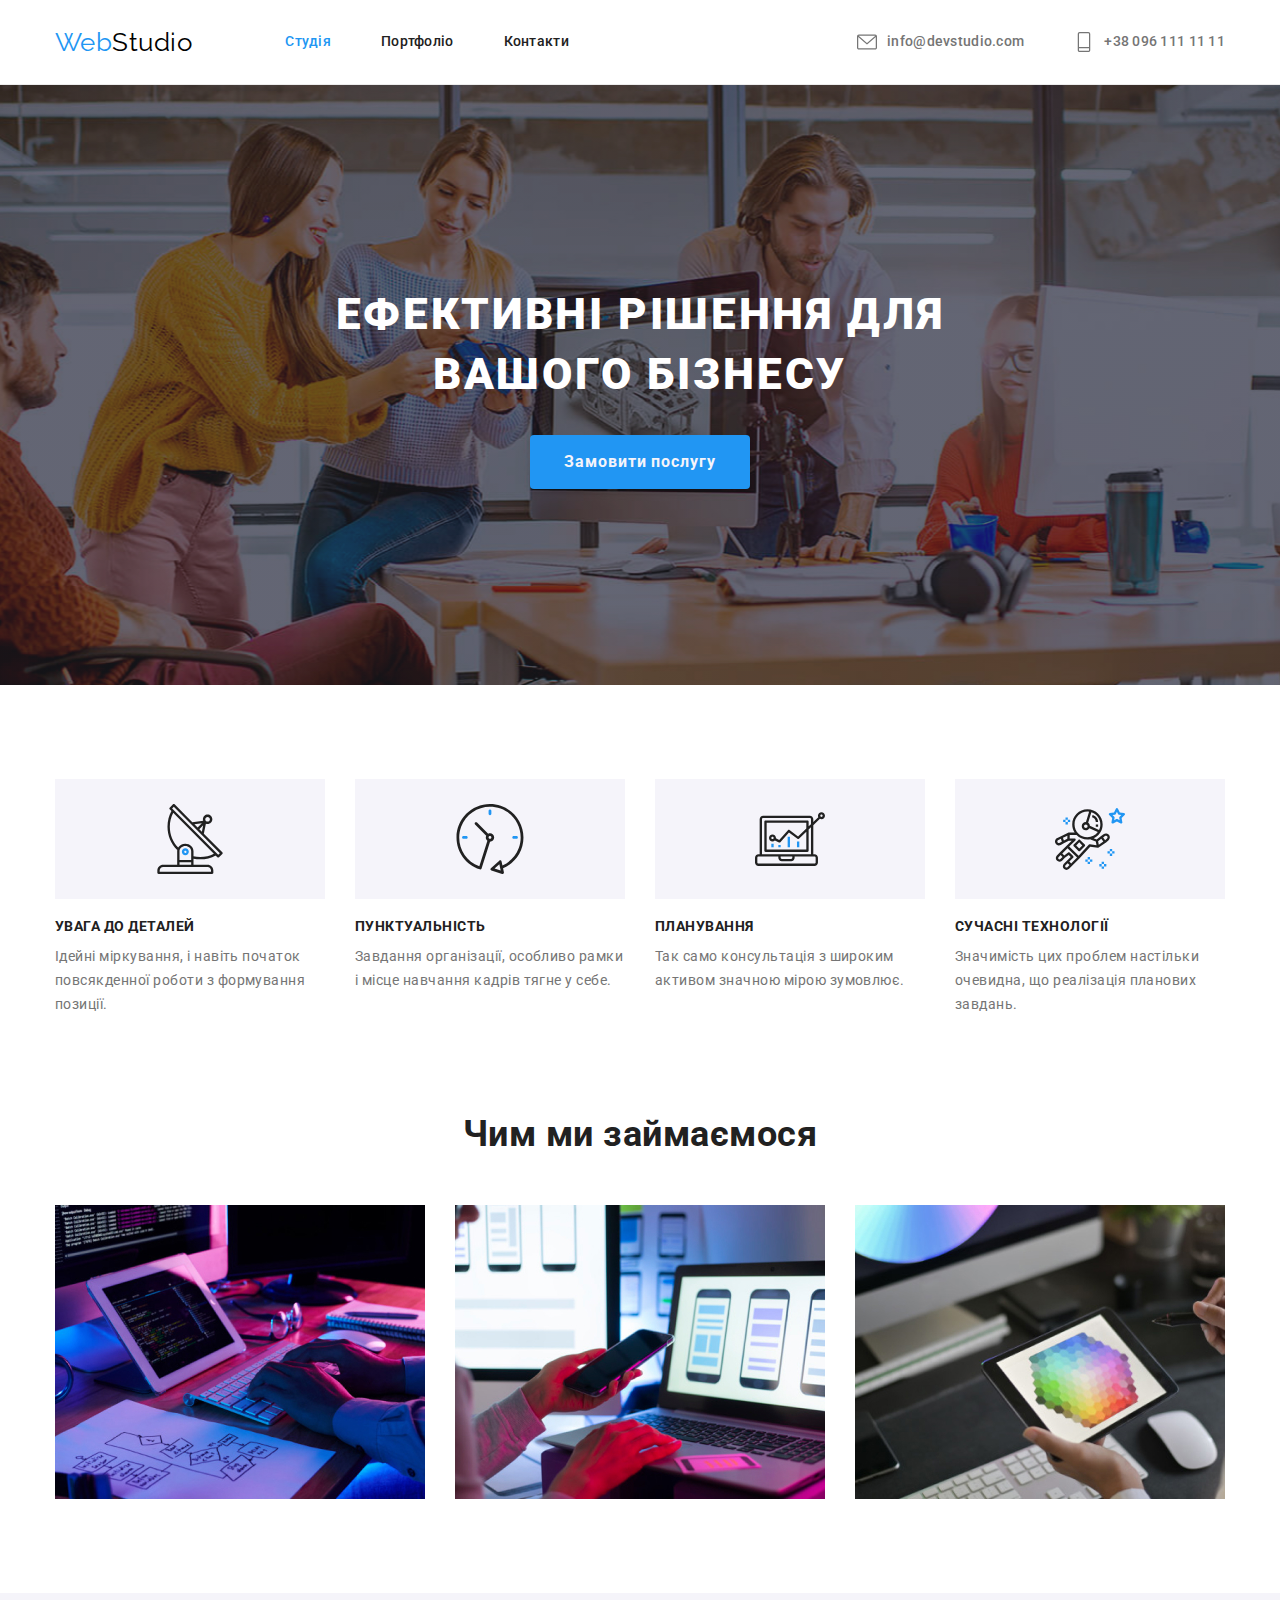
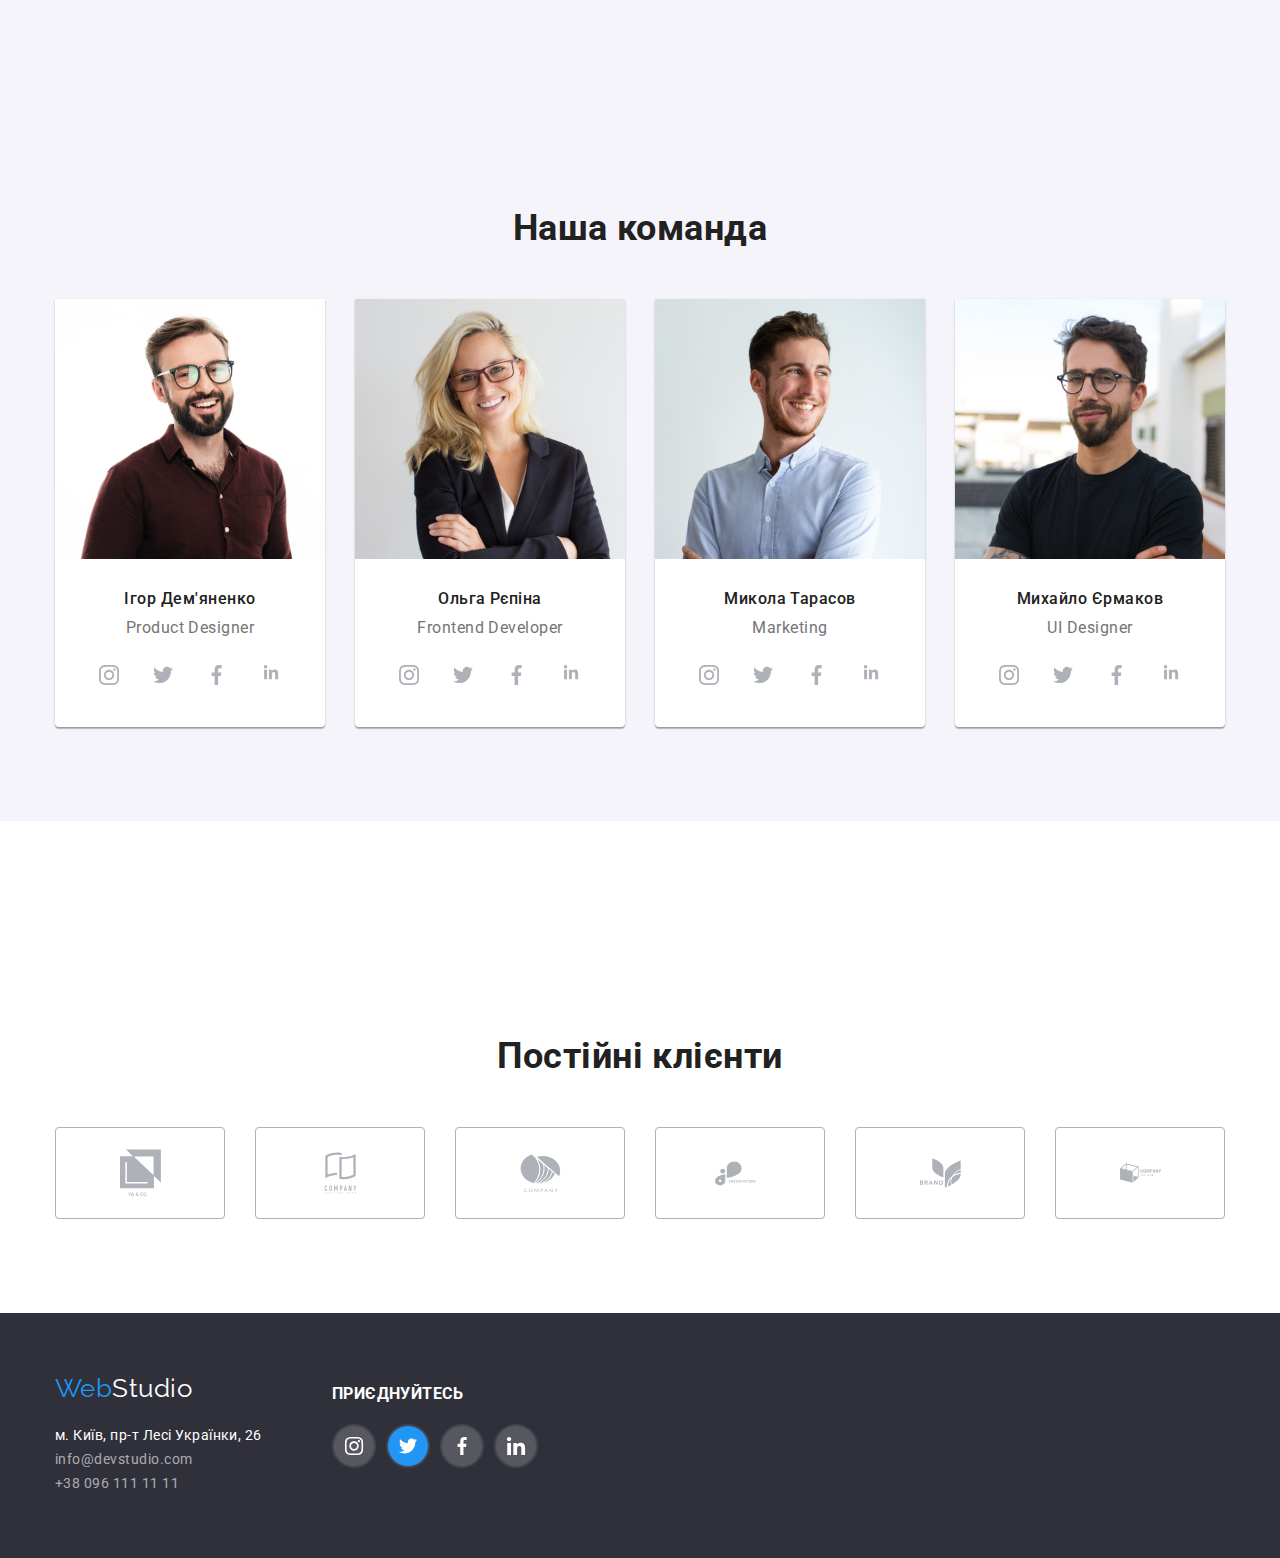
==== commit 1eb9d0c4: "04 redy" ====
--- a/index.html
+++ b/index.html
@@ -28,10 +28,10 @@
             </nav>
             <ul class="site-contact list">
                 <li class="item">
-                    <a href="mailto:info@devstudio.com" class="link"><svg class="icon" width="16" height="12"><use href="./img/symbol-defs.svg#icon-mail"></use></svg>info@devstudio.com</a>
+                    <a href="mailto:info@devstudio.com" class="link"><svg class="icon" width="20" height="20"><use href="./img/symbol-defs.svg#icon-mail"></use></svg>info@devstudio.com</a>
                 </li>
                 <li class="item">
-                    <a href="tel:+380961111111" class="link"><svg class="icon" width="16" height="12"><use href="./img/symbol-defs.svg#icon-phone"></use></svg>+38 096 111 11 11</a>
+                    <a href="tel:+380961111111" class="link"><svg class="icon" width="20" height="20"><use href="./img/symbol-defs.svg#icon-phone"></use></svg>+38 096 111 11 11</a>
                 </li>
             </ul>
         </div>
@@ -61,7 +61,7 @@
                     <li class="item">
                         <div class="thumb">
                         <svg class="icon" width="70" height="70">
-                            <use href="./img/symbol-defs.svg#icon-clock"></use>
+                            <use href="./img/symbol-defs.svg#icon-budilnik"></use>
                         </svg>
                         </div>
                         <h3 class="benefits-title">ПУНКТУАЛЬНІСТЬ</h3>
@@ -283,38 +283,38 @@
                 <ul class="clients list">
                     <li class="item">
                         <a href="" target="_blank" rel="noopener noreferrer nofollow" class="link">
-                            <svg class="icon" width="41" height="47">
-                                <use href="./img/symbol-defs.svg#icon-yaco"></use>
-                            </svg>
-                        </a>
-                    </li>
-                    <li class="item">
-                        <a href="" target="_blank" rel="noopener noreferrer nofollow" class="link"><svg class="icon" width="41" height="47">
+                        <svg class="icon" width="41" height="52">
+                            <use href="./img/symbol-defs.svg#icon-yaco"></use>
+                        </svg>
+                        </a>
+                    </li>
+                    <li class="item">
+                        <a href="" target="_blank" rel="noopener noreferrer nofollow" class="link"><svg class="icon" width="41" height="52">
                             <use href="./img/symbol-defs.svg#icon-tagline"></use>
                         </svg>
                         </a>
                     </li>
                     <li class="item">
-                        <a href="" target="_blank" rel="noopener noreferrer nofollow" class="link"><svg class="icon" width="41" height="47">
+                        <a href="" target="_blank" rel="noopener noreferrer nofollow" class="link"><svg class="icon" width="41" height="52">
                             <use href="./img/symbol-defs.svg#icon-lanos"></use>
                         </svg>
                         </a>
                     </li>
                     <li class="item">
-                        <a href="" target="_blank" rel="noopener noreferrer nofollow" class="link"><svg class="icon" width="41" height="47">
+                        <a href="" target="_blank" rel="noopener noreferrer nofollow" class="link"><svg class="icon" width="50" height="55">
                             <use href="./img/symbol-defs.svg#icon-foster"></use>
                         </svg>
                         </a>
                     </li>
                     <li class="item">
                         <a href="" target="_blank" rel="noopener noreferrer nofollow" class="link">
-                            <svg class="icon" width="41" height="47">
+                            <svg class="icon" width="41" height="52">
                                 <use href="./img/symbol-defs.svg#icon-brand"></use>
                             </svg>
                         </a>
                     </li>
                     <li class="item">
-                        <a href="" target="_blank" rel="noopener noreferrer nofollow" class="link"><svg class="icon" width="41" height="47">
+                        <a href="" target="_blank" rel="noopener noreferrer nofollow" class="link"><svg class="icon" width="41" height="52">
                             <use href="./img/symbol-defs.svg#icon-cube"></use>
                         </svg>
                         </a>
@@ -349,30 +349,30 @@
                 <ul class="list">
                     <li class="item">
                         <a href="" target="_blank" rel="noopener noreferrer nofollow" aria-label="Ссылка на Instagram"
-                            class="link"><svg class="icon" width="20" height="20">
-                                <use href="./img/symbol-defs.svg#icon-instagram"></use>
+                            class="link"><svg class="icon" width="40" height="40">
+                                <use href="./img/symbol-defs.svg#icon-inst"></use>
                             </svg>
                             
                         </a>
                     </li>
                     <li class="item">
                         <a href="" target="_blank" rel="noopener noreferrer nofollow" aria-label="Ссылка на Twitter"
-                            class="link"><svg class="icon" width="20" height="20">
-                                <use href="./img/symbol-defs.svg#icon-twitter"></use>
+                            class="link"><svg class="icon" width="40" height="40">
+                                <use href="./img/symbol-defs.svg#icon-twitterblu"></use>
                             </svg>
                         </a>
                     </li>
                     <li class="item">
                         <a href="" target="_blank" rel="noopener noreferrer nofollow" aria-label="Ссылка на Facebook"
-                            class="link"><svg class="icon" width="20" height="20">
-                                <use href="./img/symbol-defs.svg#icon-faceboock"></use>
+                            class="link"><svg class="icon" width="40" height="40">
+                                <use href="./img/symbol-defs.svg#icon-face"></use>
                             </svg>
                         </a>
                     </li>
                     <li class="item">
                         <a href="" target="_blank" rel="noopener noreferrer nofollow" aria-label="Ссылка на LinkedIn"
-                            class="link"><svg class="icon" width="20" height="20">
-                                <use href="./img/symbol-defs.svg#icon-linkedin"></use>
+                            class="link"><svg class="icon" width="40" height="40">
+                                <use href="./img/symbol-defs.svg#icon-in"></use>
                             </svg>
                         </a>
                     </li>
--- a/css/styles.css
+++ b/css/styles.css
@@ -236,23 +236,30 @@
 }
 .icon {
     display: inline-block;
-   
+
     stroke-width: 0;
     stroke: currentColor;
     fill: currentColor;
 }
+
+
+
  /* width: 1em; */
  /* height: 1em; */
-
-.benefits .item::before {
+/* before */
+.benefits .item {
   display: block;
-  content: '';
   height: 120px;
   background-color: var(--accent-bg-color);
   background-size: 70px;
   background-repeat: no-repeat;
   background-position: center;
 }
+h2.section-title{
+    padding-top: 120px;
+}
+
+
 
 .benefits-title {
     margin-top: 0;
@@ -365,13 +372,17 @@
 
 .soc.list .icon-link:hover,
 .soc.list .icon-link:focus {
+    
     color: var(--primary-white-color);
     background-color: var(--accent-color);
+
 }
 
 .icon-link .icon {
-    fill: currentColor;
-}
+fill: currentColor!important;
+  
+}
+/* .icon {} */
 
 /* .socnetwork .list {
   display: flex;
@@ -416,9 +427,7 @@
     border-color: var(--accent-color);
 }
 
-.clients.list .icon {
-    fill: currentColor;
-}
+
 
 /* Футер */
 .page-footer {
@@ -514,7 +523,9 @@
     display: flex;
     margin-bottom: 50px;
     justify-content: center;
-}
+    color:var(--title-text-color)
+}
+
 
 .page-button {
     font-weight: 500;
@@ -527,7 +538,7 @@
     border-radius: 4px;
     padding: 6px 22px;
     min-height: 38px;
-    color: var(--accent-color);
+   color:var(--title-text-color)
 }
 button{
     background-color: var(--accent-color);
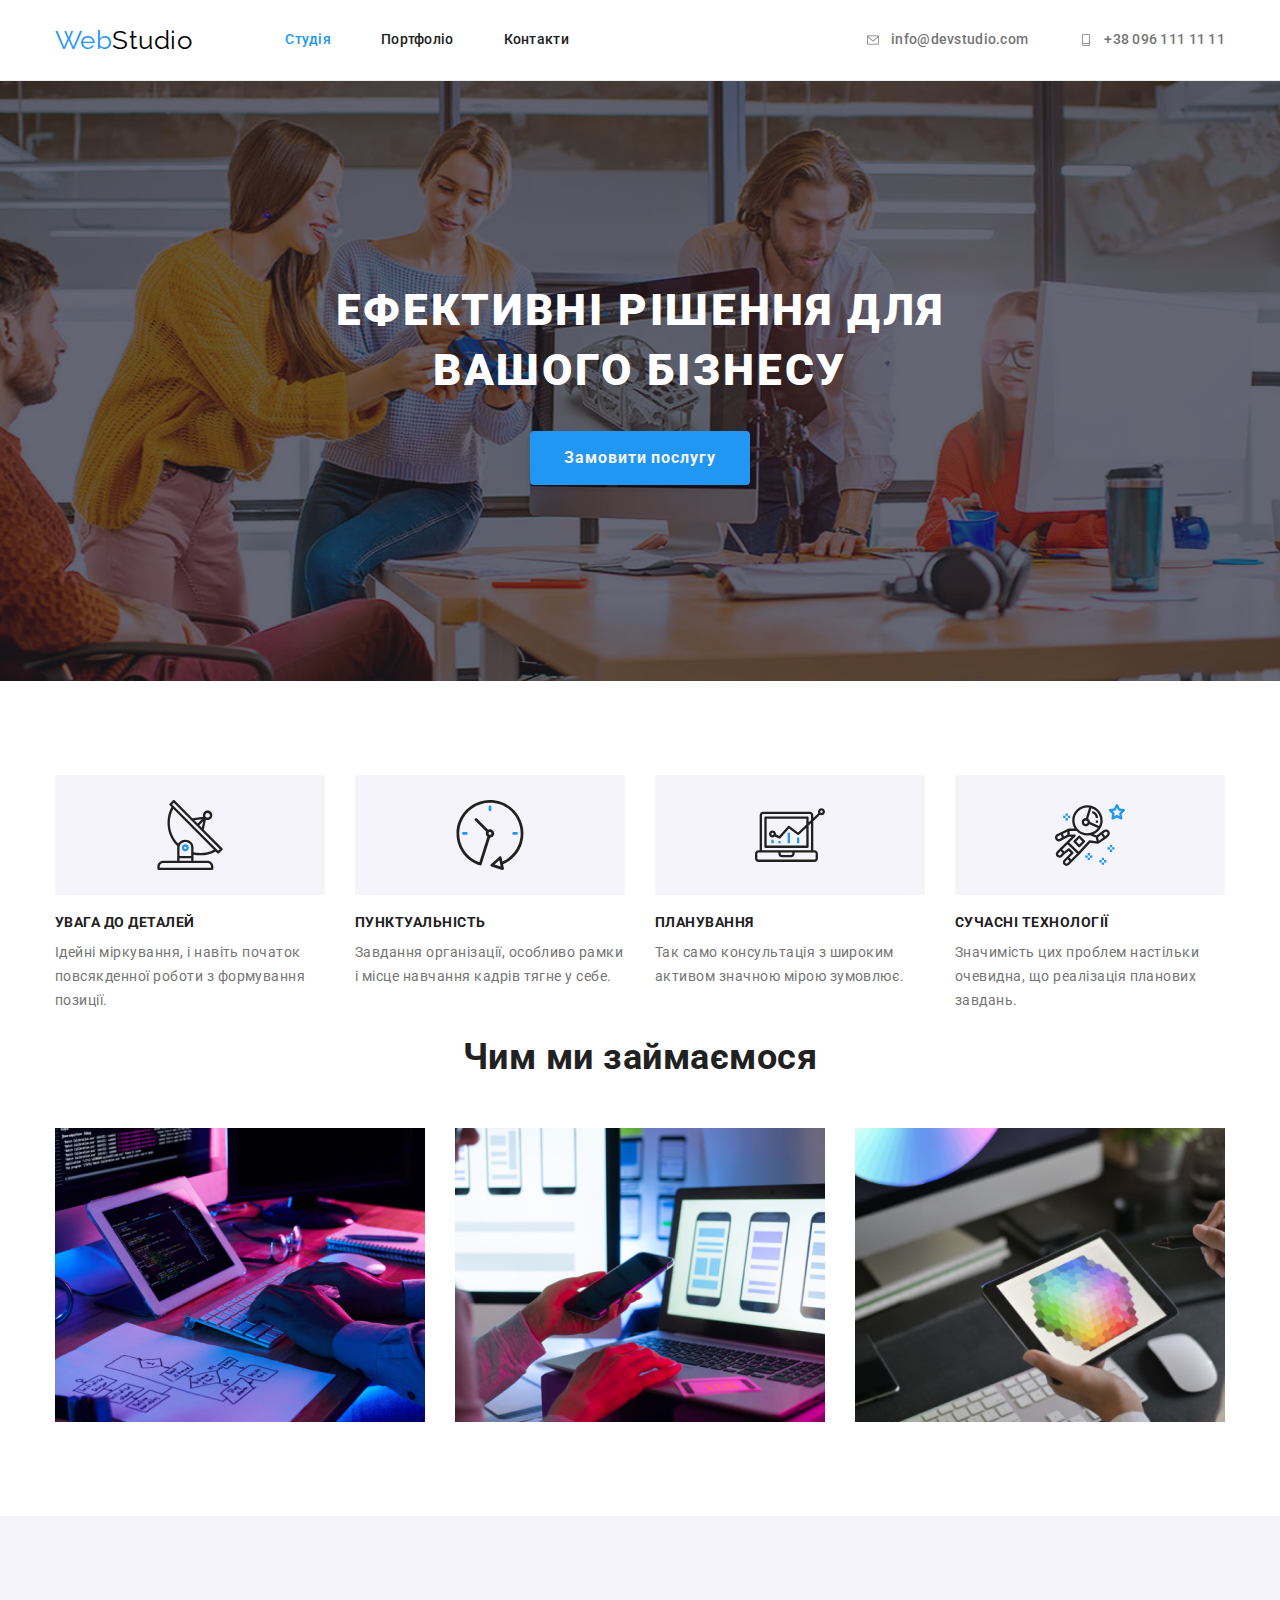
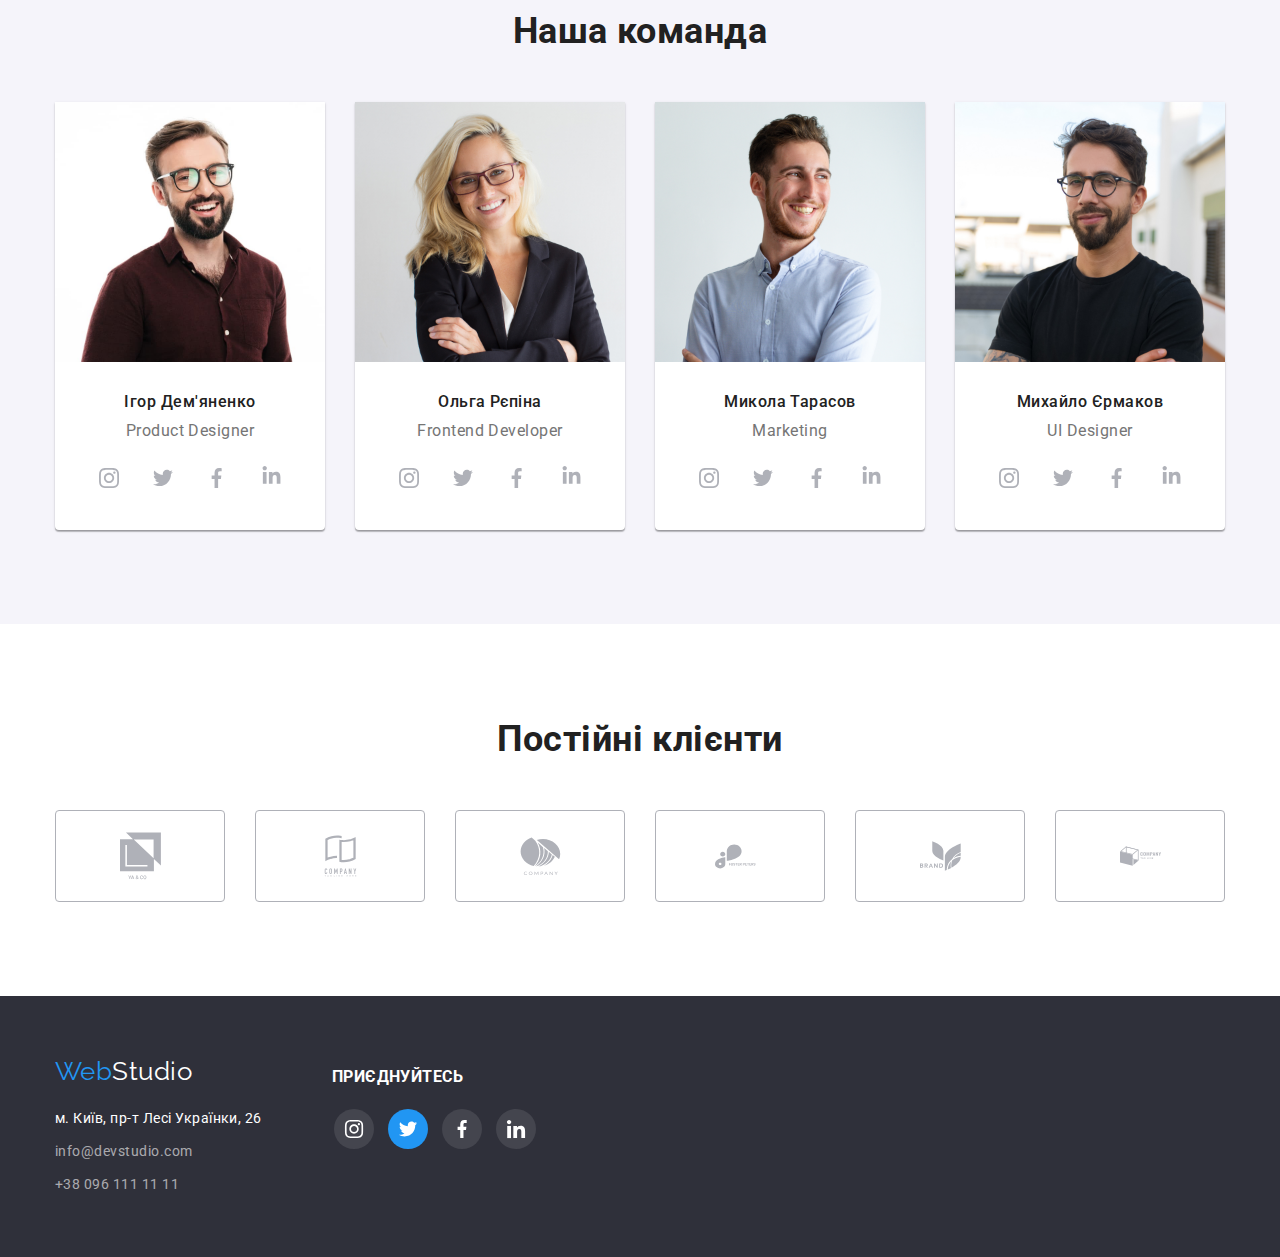
==== commit 0b0bd8f7: "123" ====
--- a/index.html
+++ b/index.html
@@ -28,10 +28,10 @@
             </nav>
             <ul class="site-contact list">
                 <li class="item">
-                    <a href="mailto:info@devstudio.com" class="link"><svg class="icon" width="20" height="20"><use href="./img/symbol-defs.svg#icon-mail"></use></svg>info@devstudio.com</a>
+                    <a href="mailto:info@devstudio.com" class="link"><svg class="icon" width="16" height="12"><use href="./img/symbol-defs.svg#icon-mail"></use></svg>info@devstudio.com</a>
                 </li>
                 <li class="item">
-                    <a href="tel:+380961111111" class="link"><svg class="icon" width="20" height="20"><use href="./img/symbol-defs.svg#icon-phone"></use></svg>+38 096 111 11 11</a>
+                    <a href="tel:+380961111111" class="link"><svg class="icon" width="16" height="12"><use href="./img/symbol-defs.svg#icon-phone"></use></svg>+38 096 111 11 11</a>
                 </li>
             </ul>
         </div>
@@ -147,7 +147,7 @@
                                 </li>
                                 <li class="soc-item">
                                     <a href="" target="_blank" rel="noopener noreferrer nofollow"
-                                        aria-label="Ссылка на LinkedIn" class="icon-link"><svg class="icon" width="20" height="20">
+                                        aria-label="Ссылка на LinkedIn" class="icon-link"><svg class="icon" width="25" height="25">
                                             <use href="./img/symbol-defs.svg#icon-linkedin"></use>
                                         </svg>
                                        
@@ -188,7 +188,7 @@
                                 </li>
                                 <li class="soc-item">
                                     <a href="" target="_blank" rel="noopener noreferrer nofollow"
-                                        aria-label="Ссылка на LinkedIn" class="icon-link"><svg class="icon" width="20" height="20">
+                                        aria-label="Ссылка на LinkedIn" class="icon-link"><svg class="icon" width="25" height="25">
                                             <use href="./img/symbol-defs.svg#icon-linkedin"></use>
                                         </svg>
                                         
@@ -229,7 +229,7 @@
                                 </li>
                                 <li class="soc-item">
                                     <a href="" target="_blank" rel="noopener noreferrer nofollow"
-                                        aria-label="Ссылка на LinkedIn" class="icon-link"><svg class="icon" width="20" height="20">
+                                        aria-label="Ссылка на LinkedIn" class="icon-link"><svg class="icon" width="25" height="25">
                                             <use href="./img/symbol-defs.svg#icon-linkedin"></use>
                                         </svg>
                                     </a>
@@ -266,7 +266,7 @@
                                 </li>
                                 <li class="soc-item">
                                     <a href="" target="_blank" rel="noopener noreferrer nofollow"
-                                        aria-label="Ссылка на LinkedIn" class="icon-link"><svg class="icon" width="20" height="20">
+                                        aria-label="Ссылка на LinkedIn" class="icon-link"><svg class="icon" width="25" height="25">
                                             <use href="./img/symbol-defs.svg#icon-linkedin"></use>
                                         </svg>
                                     </a>
@@ -330,12 +330,12 @@
                 <a href="./index.html" class="logo footer">Web<span class="logo-style">Studio</span></a>
                 <address class="footer-adress">
                     <ul class="list">
-                        <li>
+                        <li  class="contlist">
                             <a href="https://www.google.com.ua/maps/place/%D0%B1%D1%83%D0%BB.+%D0%9B%D0%B5%D1%81%D0%B8+%D0%A3%D0%BA%D1%80%D0%B0%D0%B8%D0%BD%D0%BA%D0%B8,+26,+%D0%9A%D0%B8%D0%B5%D0%B2,+02000/@50.4261244,30.5376992,18z/data=!4m5!3m4!1s0x40d4cf0e033ecbe9:0x57a4dffefec77da0!8m2!3d50.4265807!4d30.5383858?hl=ru"
                                 class="link" target="_blank" rel="noopener noreferrer nofollow">м. Київ, пр-т Лесі
                                 Українки, 26</a>
                         </li>
-                        <li>
+                        <li class="contlist">
                             <a href="mailto:info@devstudio.com" class="contact link">info@devstudio.com</a>
                         </li>
                         <li>
--- a/css/styles.css
+++ b/css/styles.css
@@ -19,6 +19,7 @@
     font-family: 'Roboto', sans-serif;
     letter-spacing: 0.03em;
 }
+
 
 .container {
     margin-left: auto;
@@ -255,9 +256,7 @@
   background-repeat: no-repeat;
   background-position: center;
 }
-h2.section-title{
-    padding-top: 120px;
-}
+
 
 
 
@@ -279,9 +278,7 @@
 }
 
 /* Варіанти послуг */
-.section.services {
-    padding-top: 47px;
-}
+
 
 .services.list {
     display: flex;
@@ -329,10 +326,10 @@
 .team.list .item {
     flex-basis: calc((100% - 90px) / 4);
     max-height: 428px;
-    background-color: var(--primary-white-color);
-    box-shadow: 0px 1px 3px rgba(0, 0, 0, 0.12), 0px 1px 1px rgba(0, 0, 0, 0.14),
+    background-color: var(--primary-white-color);    box-shadow: 0px 1px 3px rgba(0, 0, 0, 0.12), 0px 1px 1px rgba(0, 0, 0, 0.14),
         0px 2px 1px rgba(0, 0, 0, 0.2);
     border-radius: 0px 0px 4px 4px;
+   
 }
 
 .team.list .img {
@@ -351,6 +348,7 @@
     display: flex;
     align-items: center;
     justify-content: center;
+    color: var(--icon-link-color);
 }
 
 .soc.list .soc-item:not(:last-child) {
@@ -382,6 +380,7 @@
 fill: currentColor!important;
   
 }
+
 /* .icon {} */
 
 /* .socnetwork .list {
@@ -450,6 +449,9 @@
 .contact.link {
     color: var(--accent-second-color);
 }
+.contlist{
+    margin-bottom: 9px;
+}
 
 .footer-adress .link:hover,
 .footer-adress .link:focus {
@@ -494,7 +496,7 @@
     display: flex;
     height: 44px;
     width: 44px;
-    background: rgba(255, 255, 255, 0.1);
+   
     border-radius: 50%;
     align-items: center;
     justify-content: center;
@@ -523,7 +525,7 @@
     display: flex;
     margin-bottom: 50px;
     justify-content: center;
-    color:var(--title-text-color)
+    color:var(--title-text-color);
 }
 
 
@@ -538,7 +540,7 @@
     border-radius: 4px;
     padding: 6px 22px;
     min-height: 38px;
-   color:var(--title-text-color)
+   color:var(--title-text-color);
 }
 button{
     background-color: var(--accent-color);
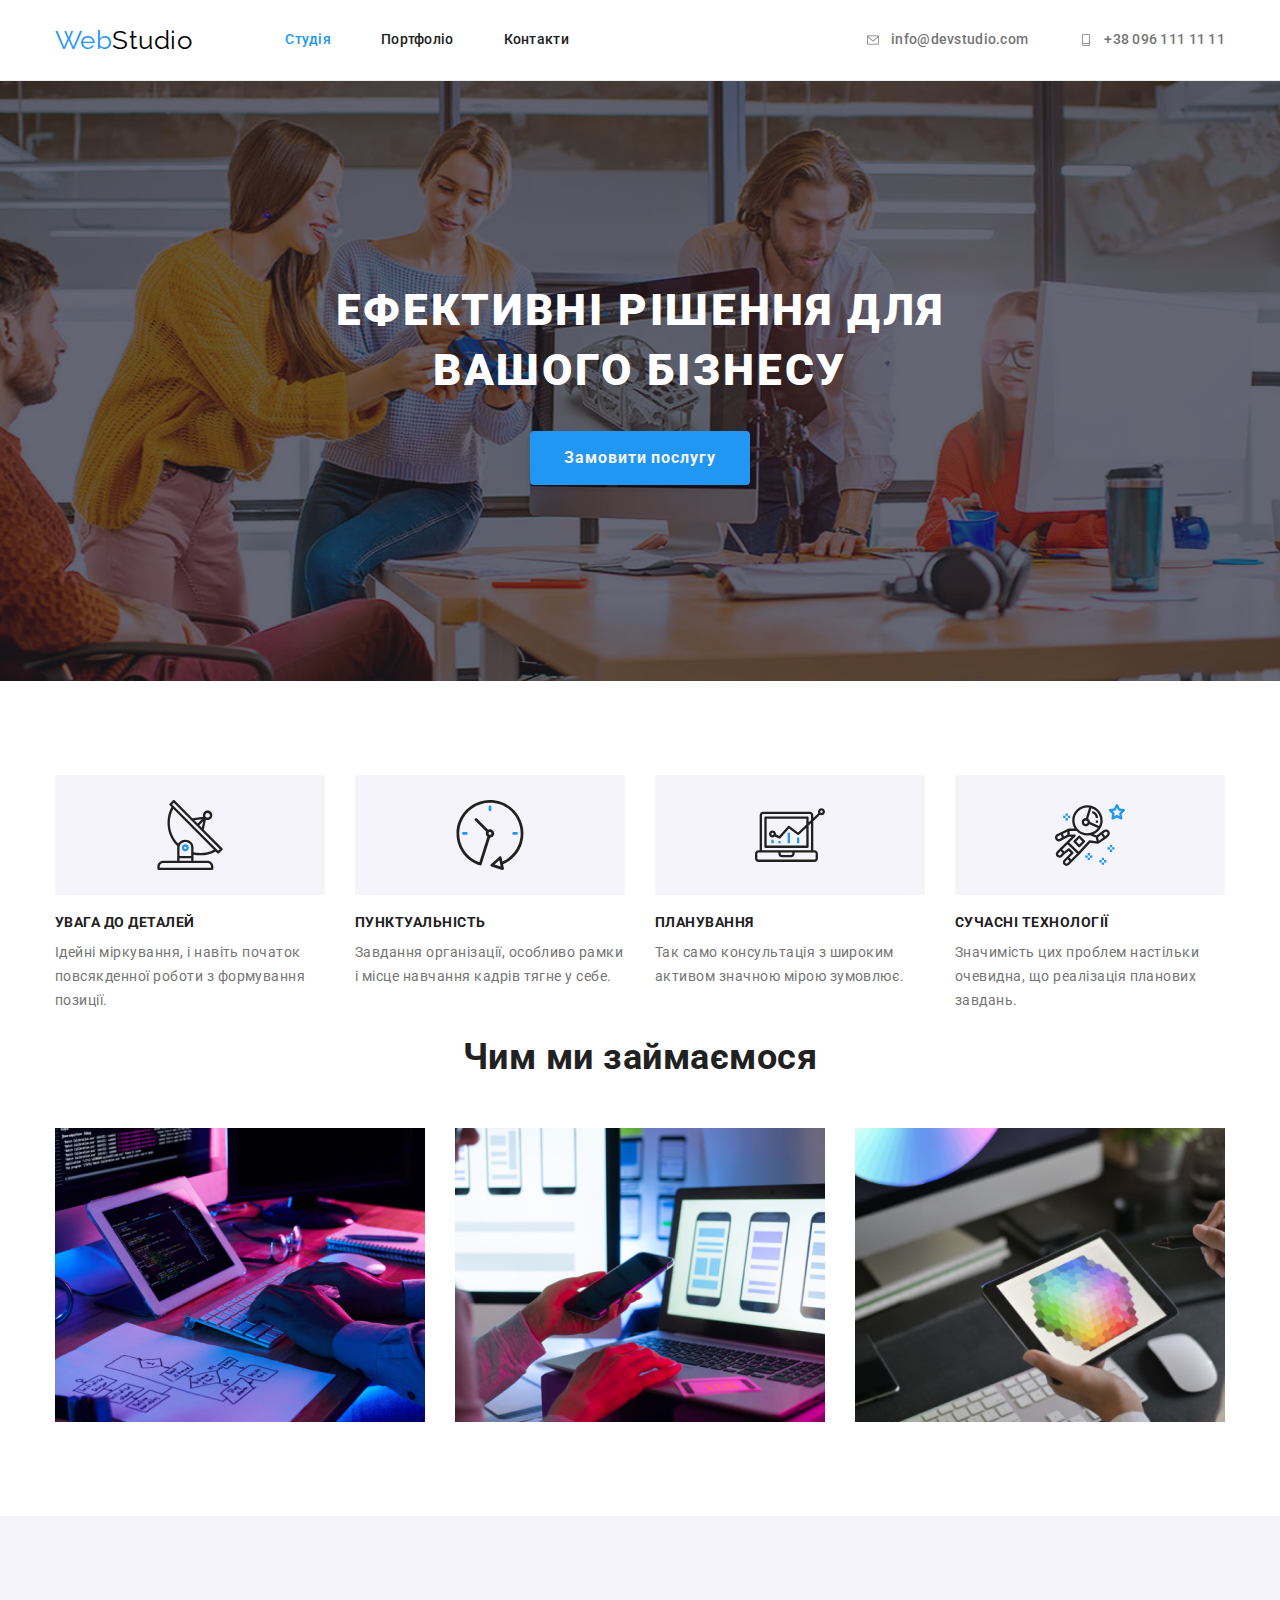
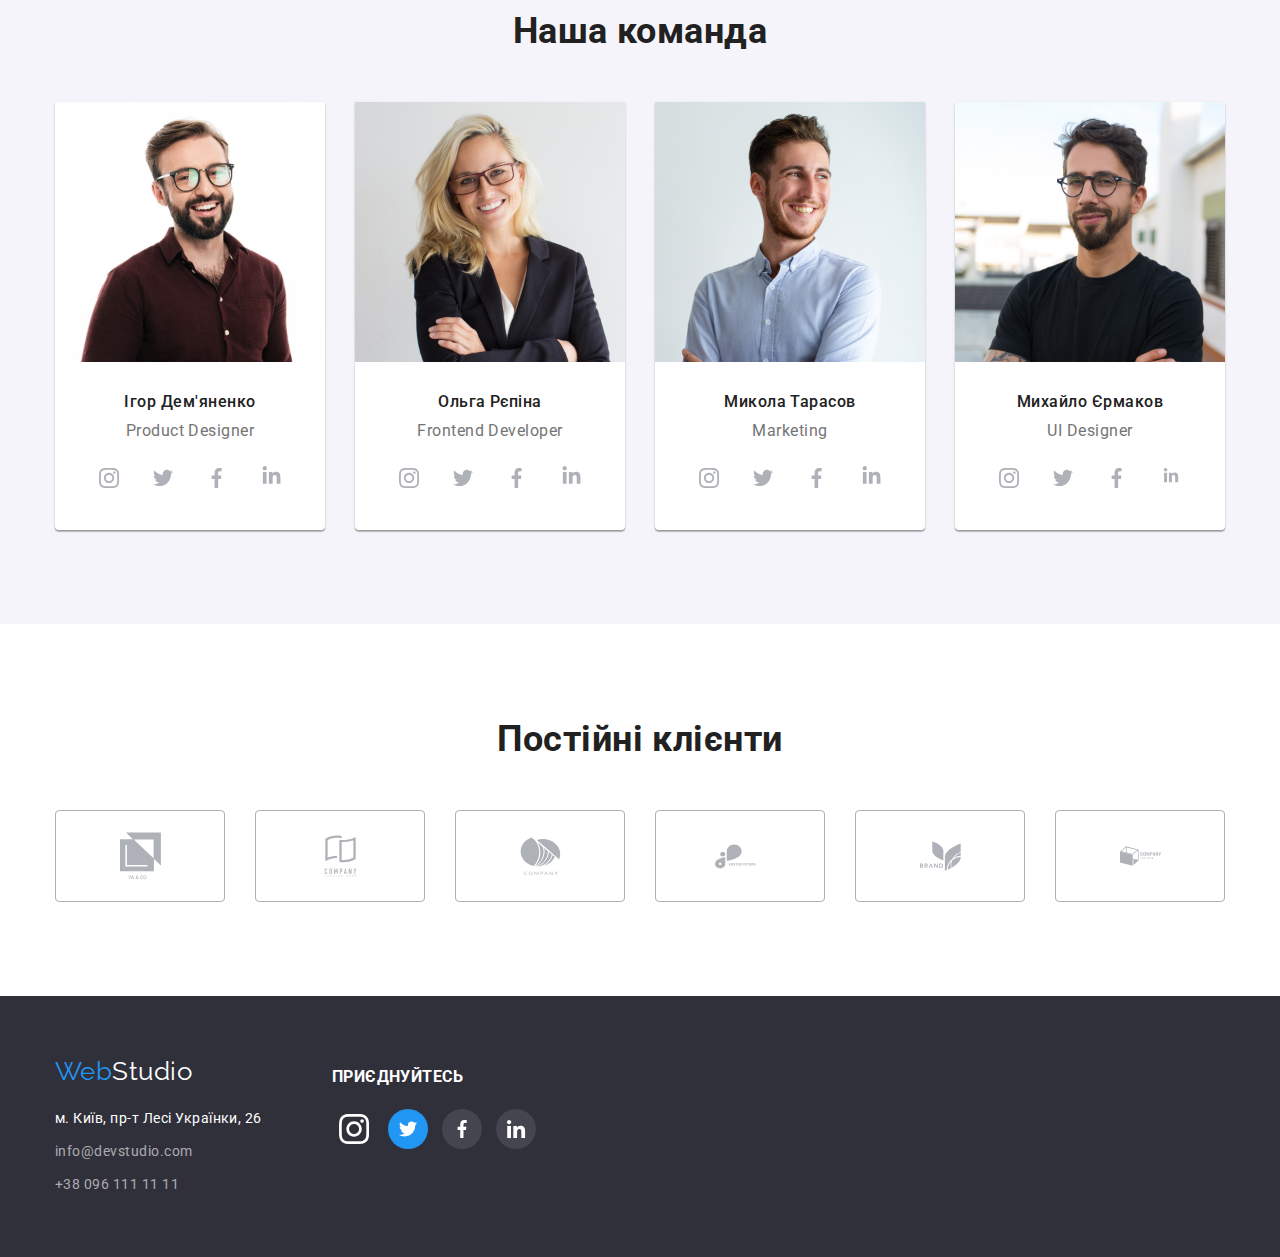
==== commit 52441cb1: "43" ====
--- a/index.html
+++ b/index.html
@@ -266,7 +266,7 @@
                                 </li>
                                 <li class="soc-item">
                                     <a href="" target="_blank" rel="noopener noreferrer nofollow"
-                                        aria-label="Ссылка на LinkedIn" class="icon-link"><svg class="icon" width="25" height="25">
+                                        aria-label="Ссылка на LinkedIn" class="icon-link"><svg class="icon" width="20" height="20">
                                             <use href="./img/symbol-defs.svg#icon-linkedin"></use>
                                         </svg>
                                     </a>
@@ -349,11 +349,10 @@
                 <ul class="list">
                     <li class="item">
                         <a href="" target="_blank" rel="noopener noreferrer nofollow" aria-label="Ссылка на Instagram"
-                            class="link"><svg class="icon" width="40" height="40">
-                                <use href="./img/symbol-defs.svg#icon-inst"></use>
-                            </svg>
-                            
-                        </a>
+                            class="link"><svg class="icon" width="30" height="30">
+                                <use href="./img/symbol-defs.svg#icon-miniinst"></use>
+                            </svg>
+                            </a>
                     </li>
                     <li class="item">
                         <a href="" target="_blank" rel="noopener noreferrer nofollow" aria-label="Ссылка на Twitter"
--- a/css/styles.css
+++ b/css/styles.css
@@ -602,9 +602,10 @@
 
 }
 
+
 .border {
     padding: 20px 24px;
     border-bottom: 1px solid var(--border-color-portf);
     border-right: 1px solid var(--border-color-portf);
     border-left: 1px solid var(--border-color-portf);
-}+}
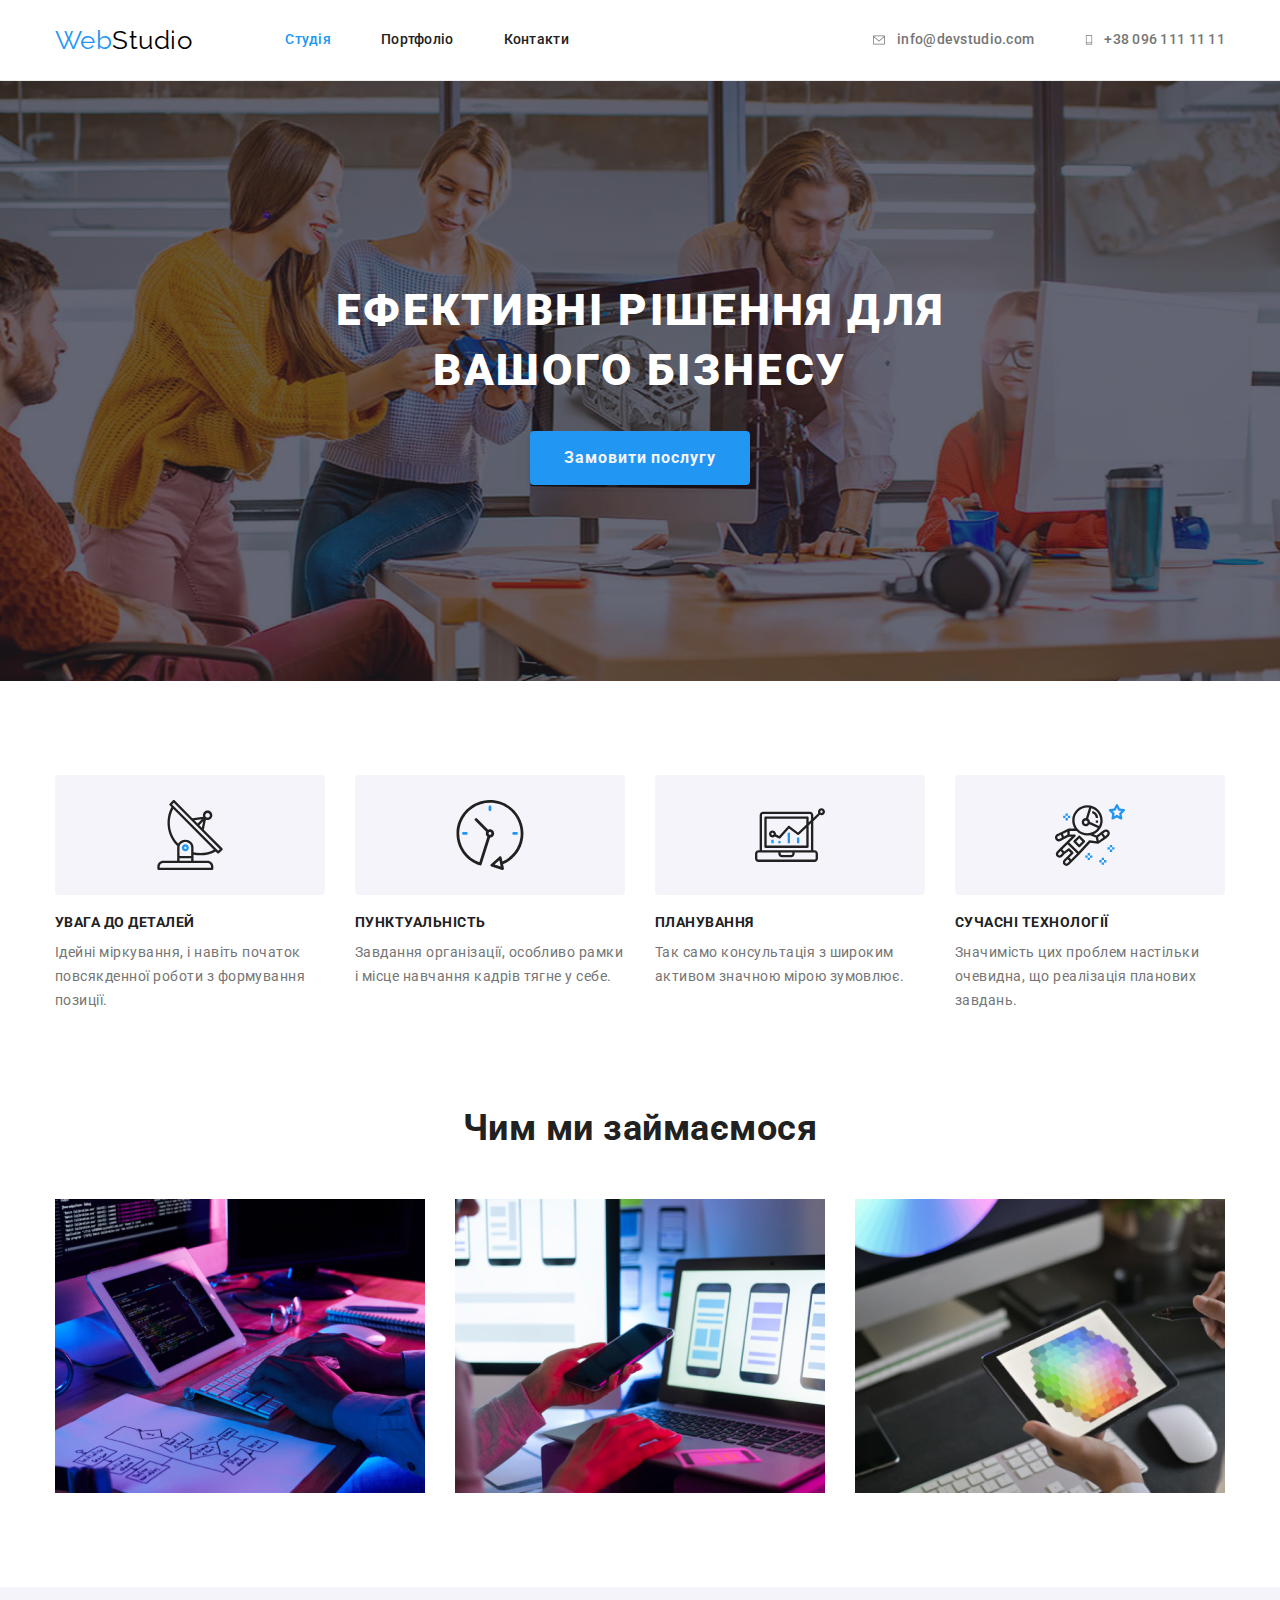
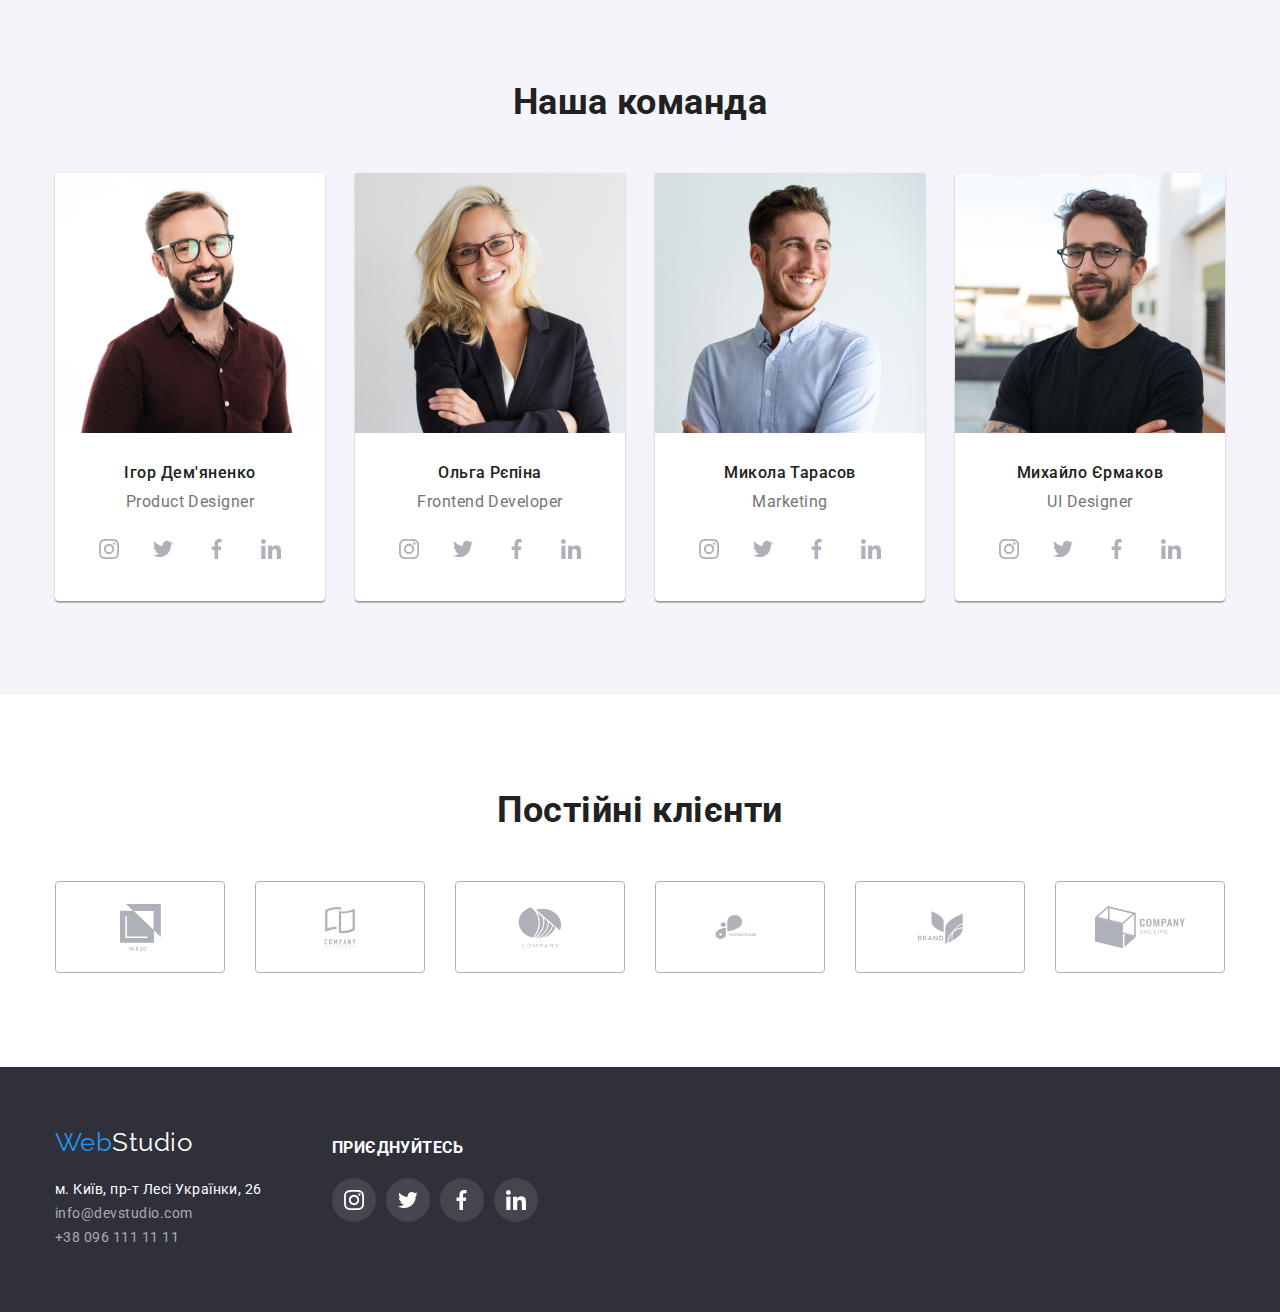
==== commit 1c4cfa37: "1233333" ====
--- a/index.html
+++ b/index.html
@@ -1,384 +1,394 @@
 <!DOCTYPE html>
 <html lang="uk">
-<head>
+  <head>
     <meta charset="UTF-8" />
     <meta http-equiv="X-UA-Compatible" content="IE=edge" />
     <meta name="viewport" content="width=device-width, initial-scale=1.0" />
-    <title>WebStudio</title>
+    <title>Студія</title>
     <link
-        href="https://fonts.googleapis.com/css2?family=Raleway:wght@700&family=Roboto:wght@400;500;700;900&display=swap"
-        rel="stylesheet" />
-    <link rel="stylesheet"
-        href="https://cdnjs.cloudflare.com/ajax/libs/modern-normalize/1.1.0/modern-normalize.min.css" />
+      href="https://fonts.googleapis.com/css2?family=Raleway:wght@700&family=Roboto:wght@400;500;700;900&display=swap"
+      rel="stylesheet"
+    />
+    <link
+      rel="stylesheet"
+      href="https://cdnjs.cloudflare.com/ajax/libs/modern-normalize/1.1.0/modern-normalize.min.css"
+    />
     <link rel="stylesheet" href="./css/styles.css" />
-  
-</head>
-
-<body>
+  </head>
+  <body>
     <!--Шапка-->
     <header class="page-header">
-        <div class="container header">
-            <nav class="site-nav">
-                <a href="./index.html" class="logo">Web<span class="logo-style">Studio</span></a>
-                <ul class="site-nav list">
-                    <li class="item"><a href="./index.html" class="link current">Студія</a></li>
-                    <li class="item"><a href="./portfolio.html" class="link">Портфоліо</a></li>
-                    <li class="item"><a href="" class="link">Контакти</a></li>
-                </ul>
-            </nav>
-            <ul class="site-contact list">
-                <li class="item">
-                    <a href="mailto:info@devstudio.com" class="link"><svg class="icon" width="16" height="12"><use href="./img/symbol-defs.svg#icon-mail"></use></svg>info@devstudio.com</a>
-                </li>
-                <li class="item">
-                    <a href="tel:+380961111111" class="link"><svg class="icon" width="16" height="12"><use href="./img/symbol-defs.svg#icon-phone"></use></svg>+38 096 111 11 11</a>
-                </li>
-            </ul>
-        </div>
+      <div class="container header">
+        <nav class="site-nav">
+          <a href="./index.html" class="logo">Web<span class="logo-style">Studio</span></a>
+          <ul class="site-nav list">
+            <li class="item"><a href="./index.html" class="link current">Студія</a></li>
+            <li class="item"><a href="./portfolio.html" class="link">Портфоліо</a></li>
+            <li class="item"><a href="" class="link">Контакти</a></li>
+          </ul>
+        </nav>
+        <ul class="site-contact list">
+          <li class="item">
+            <a href="mailto:info@devstudio.com" class="link">
+              <svg class="icon" width="16" height="12">
+                <use href="./img/symbol-defs.svg#icon-mail"></use>
+              </svg>
+              info@devstudio.com</a
+            >
+          </li>
+          <li class="item">
+            <a href="tel:+380961111111" class="link">
+              <svg class="icon" width="10" height="16">
+                <use href="./img/symbol-defs.svg#icon-phone"></use>
+              </svg>
+              +38 096 111 11 11</a
+            >
+          </li>
+        </ul>
+      </div>
     </header>
     <main>
-        <!--Рішення-->
-        <section class="decision">
-            <div class="decision-text">
-                <h1 class="decision-title">Ефективні рішення для вашого бізнесу</h1>
-                <button type="button" class="decision-button">Замовити послугу</button>
-            </div>
-        </section>
-        <!--Переваги-->
-        <section class="section benefits">
-            <div class="container">
-                <h2 class="section-title visually-hidden">Переваги</h2>
-                <ul class="benefits list">
-                    <li class="item">
-                        <div class="thumb">
-                        <svg class="icon" width="70" height="70"><use href="./img/symbol-defs.svg#icon-antena"></use></svg>
-                        </div>
-                        <h3 class="benefits-title">УВАГА ДО ДЕТАЛЕЙ</h3>
-                        <p class="benefits-text">
-                            Ідейні міркування, і навіть початок повсякденної роботи з формування позиції.
-                        </p>
-                    </li>
-                    <li class="item">
-                        <div class="thumb">
-                        <svg class="icon" width="70" height="70">
-                            <use href="./img/symbol-defs.svg#icon-budilnik"></use>
-                        </svg>
-                        </div>
-                        <h3 class="benefits-title">ПУНКТУАЛЬНІСТЬ</h3>
-                        <p class="benefits-text">
-                            Завдання організації, особливо рамки і місце навчання кадрів тягне у себе.
-                        </p>
-                    </li>
-                    <li class="item">
-                        <div class="thumb">
-                            <svg class="icon" width="70" height="70">
-                                <use href="./img/symbol-defs.svg#icon-loptop"></use>
-                            </svg>
-                            
-                        </div>
-                        <h3 class="benefits-title">ПЛАНУВАННЯ</h3>
-                        <p class="benefits-text">
-                            Так само консультація з широким активом значною мірою зумовлює.
-                        </p>
-                    </li>
-                    <li class="item">
-                        <div class="thumb">
-                            <svg class="icon" width="70" height="70">
-                                <use href="./img/symbol-defs.svg#icon-man"></use>
-                            </svg>
-                           
-                        </div>
-                        <h3 class="benefits-title">СУЧАСНІ ТЕХНОЛОГІЇ</h3>
-                        <p class="benefits-text">
-                            Значимість цих проблем настільки очевидна, що реалізація планових завдань.
-                        </p>
-                    </li>
+      <!--Рішення-->
+      <section class="decision">
+        <div class="decision-text">
+          <h1 class="decision-title">Ефективні рішення для вашого бізнесу</h1>
+          <button type="button" class="decision-button">Замовити послугу</button>
+        </div>
+      </section>
+      <!--Переваги-->
+      <section class="section benefits">
+        <div class="container">
+          <h2 class="section-title visually-hidden">Переваги</h2>
+          <ul class="benefits list">
+            <li class="item">
+              <div class="thumb">
+                <svg class="antenna" width="70" height="70">
+                  <use href="./img/symbol-defs.svg#icon-antena"></use>
+                </svg>
+              </div>
+              <h3 class="benefits-title">УВАГА ДО ДЕТАЛЕЙ</h3>
+              <p class="benefits-text">
+                Ідейні міркування, і навіть початок повсякденної роботи з формування позиції.
+              </p>
+            </li>
+            <li class="item">
+              <div class="thumb">
+                <svg class="clock" width="70" height="70">
+                  <use href="./img/symbol-defs.svg#icon-budilnik"></use>
+                </svg>
+              </div>
+              <h3 class="benefits-title">ПУНКТУАЛЬНІСТЬ</h3>
+              <p class="benefits-text">
+                Завдання організації, особливо рамки і місце навчання кадрів тягне у себе.
+              </p>
+            </li>
+            <li class="item">
+              <div class="thumb">
+                <svg class="diagram" width="70" height="70">
+                  <use href="./img/symbol-defs.svg#icon-loptop"></use>
+                </svg>
+              </div>
+              <h3 class="benefits-title">ПЛАНУВАННЯ</h3>
+              <p class="benefits-text">
+                Так само консультація з широким активом значною мірою зумовлює.
+              </p>
+            </li>
+            <li class="item">
+              <div class="thumb">
+                <svg class="astronaut" width="70" height="70">
+                  <use href="./img/symbol-defs.svg#icon-man"></use>
+                </svg>
+              </div>
+              <h3 class="benefits-title">СУЧАСНІ ТЕХНОЛОГІЇ</h3>
+              <p class="benefits-text">
+                Значимість цих проблем настільки очевидна, що реалізація планових завдань.
+              </p>
+            </li>
+          </ul>
+        </div>
+      </section>
+      <!--Варіанти послуг-->
+      <section class="section services">
+        <div class="container">
+          <h2 class="section-title">Чим ми займаємося</h2>
+          <ul class="services list">
+            <li class="item">
+              <img src="./img/box1.jpg" alt="настільний комп'ютер" class="img" width="370" />
+            </li>
+            <li class="item">
+              <img src="./img/box2.jpg" alt="мобільний телефон" class="img" width="370" />
+            </li>
+            <li class="item">
+              <img src="./img/box3.jpg" alt="малюнок на планшеті" class="img" width="370" />
+            </li>
+          </ul>
+        </div>
+      </section>
+      <!--Команда-->
+      <section class="section team">
+        <div class="container">
+          <h2 class="section-title">Наша команда</h2>
+          <ul class="team list">
+            <li class="item">
+              <img src="./img/card1.jpg" alt="фото чоловіка" class="img" width="270" />
+              <div class="content">
+                <h3 class="team-title">Ігор Дем'яненко</h3>
+                <p lang="en" class="team-text">Product Designer</p>
+                <ul class="soc list">
+                  <li class="soc-item">
+                    <a href="" target="_blank" rel="noopener noreferrer nofollow" aria-label="Ссылка на Instagram" class="icon-link">
+                      <svg class="icon" width="20" height="20">
+                        <use href="./img/symbol-defs.svg#icon-instagram"></use>
+                      </svg>
+                    </a>
+                  </li>
+                  <li class="soc-item">
+                    <a href="" target="_blank" rel="noopener noreferrer nofollow" aria-label="Ссылка на Twitter" class="icon-link">
+                      <svg class="icon" width="20" height="20">
+                        <use href="./img/symbol-defs.svg#icon-twitter"></use>
+                      </svg>
+                    </a>
+                  </li>
+                  <li class="soc-item">
+                    <a href="" target="_blank" rel="noopener noreferrer nofollow" aria-label="Ссылка на Facebook" class="icon-link">
+                      <svg class="icon" width="20" height="20">
+                        <use href="./img/symbol-defs.svg#icon-faceboock"></use>
+                      </svg>
+                    </a>
+                  </li>
+                  <li class="soc-item">
+                    <a href="" target="_blank" rel="noopener noreferrer nofollow" aria-label="Ссылка на LinkedIn" class="icon-link">
+                      <svg class="icon" width="20" height="20">
+                        <use href="./img/symbol-defs.svg#icon-linkedin"></use>
+                      </svg>
+                    </a>
+                  </li>
                 </ul>
-            </div>
-        </section>
-        <!--Варіанти послуг-->
-        <section class="section services">
-            <div class="container">
-                <h2 class="section-title">Чим ми займаємося</h2>
-                <ul class="services list">
-                    <li class="item">
-                        <img src="./img/box1.jpg" alt="настільний комп'ютер" class="img" width="370" />
-                    </li>
-                    <li class="item">
-                        <img src="./img/box2.jpg" alt="мобільний телефон" class="img" width="370" />
-                    </li>
-                    <li class="item">
-                        <img src="./img/box3.jpg" alt="малюнок на планшеті" class="img" width="370" />
-                    </li>
+              </div>
+            </li>
+            <li class="item">
+              <img src="./img/card2.jpg" alt="фото жінки" class="img" width="270" />
+              <div class="content">
+                <h3 class="team-title">Ольга Рєпіна</h3>
+                <p lang="en" class="team-text">Frontend Developer</p>
+                <ul class="soc list">
+                  <li class="soc-item">
+                    <a href="" target="_blank" rel="noopener noreferrer nofollow" aria-label="Ссылка на Instagram" class="icon-link">
+                      <svg class="icon" width="20" height="20">
+                        <use href="./img/symbol-defs.svg#icon-instagram"></use>
+                      </svg>
+                    </a>
+                  </li>
+                  <li class="soc-item">
+                    <a href="" target="_blank" rel="noopener noreferrer nofollow" aria-label="Ссылка на Twitter" class="icon-link">
+                      <svg class="icon" width="20" height="20">
+                        <use href="./img/symbol-defs.svg#icon-twitter"></use>
+                      </svg>
+                    </a>
+                  </li>
+                  <li class="soc-item">
+                    <a href="" target="_blank" rel="noopener noreferrer nofollow" aria-label="Ссылка на Facebook" class="icon-link">
+                      <svg class="icon" width="20" height="20">
+                        <use href="./img/symbol-defs.svg#icon-faceboock"></use>
+                      </svg>
+                    </a>
+                  </li>
+                  <li class="soc-item">
+                    <a href="" target="_blank" rel="noopener noreferrer nofollow" aria-label="Ссылка на LinkedIn" class="icon-link">
+                      <svg class="icon" width="20" height="20">
+                        <use href="./img/symbol-defs.svg#icon-linkedin"></use>
+                      </svg>
+                    </a>
+                  </li>
                 </ul>
-            </div>
-        </section>
-        <!--Команда-->
-        <section class="section team">
-            <div class="container">
-                <h2 class="section-title">Наша команда</h2>
-                <ul class="team list">
-                    <li class="item">
-                        <img src="./img/card1.jpg" alt="фото чоловіка" class="img" width="270" />
-                        <div class="content">
-                            <h3 class="team-title">Ігор Дем'яненко</h3>
-                            <p lang="en" class="team-text">Product Designer</p>
-                            <ul class="soc list">
-                                <li class="soc-item">
-                                    <a href="" target="_blank" rel="noopener noreferrer nofollow"
-                                        aria-label="Ссылка на Instagram" class="icon-link"><svg class="icon" width="20" height="20">
-                                            <use href="./img/symbol-defs.svg#icon-instagram"></use>
-                                        </svg>
-                                    </a>
-                                </li>
-                                <li class="soc-item">
-                                    <a href="" target="_blank" rel="noopener noreferrer nofollow"
-                                        aria-label="Ссылка на Twitter" class="icon-link"><svg class="icon" width="20" height="20">
-                                            <use href="./img/symbol-defs.svg#icon-twitter"></use>
-                                        </svg>
-                                    </a>
-                                </li>
-                                <li class="soc-item">
-                                    <a href="" target="_blank" rel="noopener noreferrer nofollow"
-                                        aria-label="Ссылка на Facebook" class="icon-link"><svg class="icon" width="20" height="20">
-                                            <use href="./img/symbol-defs.svg#icon-faceboock"></use>
-                                        </svg>
-                                    </a>
-                                </li>
-                                <li class="soc-item">
-                                    <a href="" target="_blank" rel="noopener noreferrer nofollow"
-                                        aria-label="Ссылка на LinkedIn" class="icon-link"><svg class="icon" width="25" height="25">
-                                            <use href="./img/symbol-defs.svg#icon-linkedin"></use>
-                                        </svg>
-                                       
-                                    </a>
-                                </li>
-                            </ul>
-                        </div>
-                    </li>
-                    <li class="item">
-                        <img src="./img/card2.jpg" alt="фото жінки" class="img" width="270" />
-                        <div class="content">
-                            <h3 class="team-title">Ольга Рєпіна</h3>
-                            <p lang="en" class="team-text">Frontend Developer</p>
-                            <ul class="soc list">
-                                <li class="soc-item">
-                                    <a href="" target="_blank" rel="noopener noreferrer nofollow"
-                                        aria-label="Ссылка на Instagram" class="icon-link"><svg class="icon" width="20" height="20">
-                                            <use href="./img/symbol-defs.svg#icon-instagram"></use>
-                                        </svg>
-                                        
-                                    </a>
-                                </li>
-                                <li class="soc-item">
-                                    <a href="" target="_blank" rel="noopener noreferrer nofollow"
-                                        aria-label="Ссылка на Twitter" class="icon-link"><svg class="icon" width="20" height="20">
-                                            <use href="./img/symbol-defs.svg#icon-twitter"></use>
-                                        </svg>
-                                       
-                                    </a>
-                                </li>
-                                <li class="soc-item">
-                                    <a href="" target="_blank" rel="noopener noreferrer nofollow"
-                                        aria-label="Ссылка на Facebook" class="icon-link"><svg class="icon" width="20" height="20">
-                                            <use href="./img/symbol-defs.svg#icon-faceboock"></use>
-                                        </svg>
-                                        
-                                    </a>
-                                </li>
-                                <li class="soc-item">
-                                    <a href="" target="_blank" rel="noopener noreferrer nofollow"
-                                        aria-label="Ссылка на LinkedIn" class="icon-link"><svg class="icon" width="25" height="25">
-                                            <use href="./img/symbol-defs.svg#icon-linkedin"></use>
-                                        </svg>
-                                        
-                                    </a>
-                                </li>
-                            </ul>
-                        </div>
-                    </li>
-                    <li class="item">
-                        <img src="./img/card3.jpg" alt="фото чоловіка" class="img" width="270" />
-                        <div class="content">
-                            <h3 class="team-title">Микола Тарасов</h3>
-                            <p lang="en" class="team-text">Marketing</p>
-                            <ul class="soc list">
-                                <li class="soc-item">
-                                    <a href="" target="_blank" rel="noopener noreferrer nofollow"
-                                        aria-label="Ссылка на Instagram" class="icon-link"><svg class="icon" width="20" height="20">
-                                            <use href="./img/symbol-defs.svg#icon-instagram"></use>
-                                        </svg>
-                                        
-                                    </a>
-                                </li>
-                                <li class="soc-item">
-                                    <a href="" target="_blank" rel="noopener noreferrer nofollow"
-                                        aria-label="Ссылка на Twitter" class="icon-link"><svg class="icon" width="20" height="20">
-                                            <use href="./img/symbol-defs.svg#icon-twitter"></use>
-                                        </svg>
-                                       
-                                    </a>
-                                </li>
-                                <li class="soc-item">
-                                    <a href="" target="_blank" rel="noopener noreferrer nofollow"
-                                        aria-label="Ссылка на Facebook" class="icon-link"><svg class="icon" width="20" height="20">
-                                            <use href="./img/symbol-defs.svg#icon-faceboock"></use>
-                                        </svg>
-                                
-                                    </a>
-                                </li>
-                                <li class="soc-item">
-                                    <a href="" target="_blank" rel="noopener noreferrer nofollow"
-                                        aria-label="Ссылка на LinkedIn" class="icon-link"><svg class="icon" width="25" height="25">
-                                            <use href="./img/symbol-defs.svg#icon-linkedin"></use>
-                                        </svg>
-                                    </a>
-                                </li>
-                            </ul>
-                        </div>
-                    </li>
-                    <li class="item">
-                        <img src="./img/card4.jpg" alt="фото чоловіка" class="img" width="270" />
-                        <div class="content">
-                            <h3 class="team-title">Михайло Єрмаков</h3>
-                            <p lang="en" class="team-text">UI Designer</p>
-                            <ul class="soc list">
-                                <li class="soc-item">
-                                    <a href="" target="_blank" rel="noopener noreferrer nofollow"
-                                        aria-label="Ссылка на Instagram" class="icon-link"><svg class="icon" width="20" height="20">
-                                            <use href="./img/symbol-defs.svg#icon-instagram"></use>
-                                        </svg>
-                                    </a>
-                                </li>
-                                <li class="soc-item">
-                                    <a href="" target="_blank" rel="noopener noreferrer nofollow"
-                                        aria-label="Ссылка на Twitter" class="icon-link"><svg class="icon" width="20" height="20">
-                                            <use href="./img/symbol-defs.svg#icon-twitter"></use>
-                                        </svg>
-                                    </a>
-                                </li>
-                                <li class="soc-item">
-                                    <a href="" target="_blank" rel="noopener noreferrer nofollow"
-                                        aria-label="Ссылка на Facebook" class="icon-link"><svg class="icon" width="20" height="20">
-                                            <use href="./img/symbol-defs.svg#icon-faceboock"></use>
-                                        </svg>
-                                    </a>
-                                </li>
-                                <li class="soc-item">
-                                    <a href="" target="_blank" rel="noopener noreferrer nofollow"
-                                        aria-label="Ссылка на LinkedIn" class="icon-link"><svg class="icon" width="20" height="20">
-                                            <use href="./img/symbol-defs.svg#icon-linkedin"></use>
-                                        </svg>
-                                    </a>
-                                </li>
-                            </ul>
-                        </div>
-                    </li>
+              </div>
+            </li>
+            <li class="item">
+              <img src="./img/card3.jpg" alt="фото чоловіка" class="img" width="270" />
+              <div class="content">
+                <h3 class="team-title">Микола Тарасов</h3>
+                <p lang="en" class="team-text">Marketing</p>
+                <ul class="soc list">
+                  <li class="soc-item">
+                    <a href="" target="_blank" rel="noopener noreferrer nofollow" aria-label="Ссылка на Instagram" class="icon-link">
+                      <svg class="icon" width="20" height="20">
+                        <use href="./img/symbol-defs.svg#icon-instagram"></use>
+                      </svg>
+                    </a>
+                  </li>
+                  <li class="soc-item">
+                    <a href="" target="_blank" rel="noopener noreferrer nofollow" aria-label="Ссылка на Twitter" class="icon-link">
+                      <svg class="icon" width="20" height="20">
+                        <use href="./img/symbol-defs.svg#icon-twitter"></use>
+                      </svg>
+                    </a>
+                  </li>
+                  <li class="soc-item">
+                    <a href="" target="_blank" rel="noopener noreferrer nofollow" aria-label="Ссылка на Facebook" class="icon-link">
+                      <svg class="icon" width="20" height="20">
+                        <use href="./img/symbol-defs.svg#icon-faceboock"></use>
+                      </svg>
+                    </a>
+                  </li>
+                  <li class="soc-item">
+                    <a href="" target="_blank" rel="noopener noreferrer nofollow" aria-label="Ссылка на LinkedIn" class="icon-link">
+                      <svg class="icon" width="20" height="20">
+                        <use href="./img/symbol-defs.svg#icon-linkedin"></use>
+                      </svg>
+                    </a>
+                  </li>
                 </ul>
-            </div>
-        </section>
-        <section class="section client">
-            <div class="container">
-                <h2 class="section-title">Постійні клієнти</h2>
-                <ul class="clients list">
-                    <li class="item">
-                        <a href="" target="_blank" rel="noopener noreferrer nofollow" class="link">
-                        <svg class="icon" width="41" height="52">
-                            <use href="./img/symbol-defs.svg#icon-yaco"></use>
-                        </svg>
-                        </a>
-                    </li>
-                    <li class="item">
-                        <a href="" target="_blank" rel="noopener noreferrer nofollow" class="link"><svg class="icon" width="41" height="52">
-                            <use href="./img/symbol-defs.svg#icon-tagline"></use>
-                        </svg>
-                        </a>
-                    </li>
-                    <li class="item">
-                        <a href="" target="_blank" rel="noopener noreferrer nofollow" class="link"><svg class="icon" width="41" height="52">
-                            <use href="./img/symbol-defs.svg#icon-lanos"></use>
-                        </svg>
-                        </a>
-                    </li>
-                    <li class="item">
-                        <a href="" target="_blank" rel="noopener noreferrer nofollow" class="link"><svg class="icon" width="50" height="55">
-                            <use href="./img/symbol-defs.svg#icon-foster"></use>
-                        </svg>
-                        </a>
-                    </li>
-                    <li class="item">
-                        <a href="" target="_blank" rel="noopener noreferrer nofollow" class="link">
-                            <svg class="icon" width="41" height="52">
-                                <use href="./img/symbol-defs.svg#icon-brand"></use>
-                            </svg>
-                        </a>
-                    </li>
-                    <li class="item">
-                        <a href="" target="_blank" rel="noopener noreferrer nofollow" class="link"><svg class="icon" width="41" height="52">
-                            <use href="./img/symbol-defs.svg#icon-cube"></use>
-                        </svg>
-                        </a>
-                    </li>
+              </div>
+            </li>
+            <li class="item">
+              <img src="./img/card4.jpg" alt="фото чоловіка" class="img" width="270" />
+              <div class="content">
+                <h3 class="team-title">Михайло Єрмаков</h3>
+                <p lang="en" class="team-text">UI Designer</p>
+                <ul class="soc list">
+                  <li class="soc-item">
+                    <a href="" target="_blank" rel="noopener noreferrer nofollow" aria-label="Ссылка на Instagram" class="icon-link">
+                      <svg class="icon" width="20" height="20">
+                        <use href="./img/symbol-defs.svg#icon-instagram"></use>
+                      </svg>
+                    </a>
+                  </li>
+                  <li class="soc-item">
+                    <a href="" target="_blank" rel="noopener noreferrer nofollow" aria-label="Ссылка на Twitter" class="icon-link">
+                      <svg class="icon" width="20" height="20">
+                        <use href="./img/symbol-defs.svg#icon-twitter"></use>
+                      </svg>
+                    </a>
+                  </li>
+                  <li class="soc-item">
+                    <a href="" target="_blank" rel="noopener noreferrer nofollow" aria-label="Ссылка на Facebook" class="icon-link">
+                      <svg class="icon" width="20" height="20">
+                        <use href="./img/symbol-defs.svg#icon-faceboock"></use>
+                      </svg>
+                    </a>
+                  </li>
+                  <li class="soc-item">
+                    <a href="" target="_blank" rel="noopener noreferrer nofollow" aria-label="Ссылка на LinkedIn" class="icon-link">
+                      <svg class="icon" width="20" height="20">
+                        <use href="./img/symbol-defs.svg#icon-linkedin"></use>
+                      </svg>
+                    </a>
+                  </li>
                 </ul>
-            </div>
-        </section>
+              </div>
+            </li>
+          </ul>
+        </div>
+      </section>
+      <section class="section client">
+        <div class="container">
+          <h2 class="section-title">Постійні клієнти</h2>
+          <ul class="clients list">
+            <li class="item">
+              <a href="" target="_blank" rel="noopener noreferrer nofollow" class="link">
+                <svg class="icon" width="41" height="47">
+                  <use href="./img/symbol-defs.svg#icon-yaco"></use>
+                </svg>
+              </a>
+            </li>
+            <li class="item">
+              <a href="" target="_blank" rel="noopener noreferrer nofollow" class="link">
+                <svg class="icon" width="40" height="52">
+                  <use href="./img/symbol-defs.svg#icon-tagline"></use>
+                </svg>
+              </a>
+            </li>
+            <li class="item">
+              <a href="" target="_blank" rel="noopener noreferrer nofollow" class="link">
+                <svg class="icon" width="44" height="44">
+                  <use href="./img/symbol-defs.svg#icon-lanos"></use>
+                </svg>
+              </a>
+            </li>
+            <li class="item">
+              <a href="" target="_blank" rel="noopener noreferrer nofollow" class="link">
+                <svg class="icon" width="85" height="50">
+                  <use href="./img/symbol-defs.svg#icon-foster"></use>
+                </svg>
+              </a>
+            </li>
+            <li class="item">
+              <a href="" target="_blank" rel="noopener noreferrer nofollow" class="link">
+                <svg class="icon" width="63" height="45">
+                  <use href="./img/symbol-defs.svg#icon-brand"></use>
+                </svg>
+              </a>
+            </li>
+            <li class="item">
+              <a href="" target="_blank" rel="noopener noreferrer nofollow" class="link">
+                <svg class="icon" width="94" height="">
+                  <use href="./img/symbol-defs.svg#icon-cube"></use>
+                </svg>
+              </a>
+            </li>
+          </ul>
+        </div>
+      </section>
     </main>
     <!--Футер-->
     <footer class="page-footer">
-        <div class="container footer">
-            <div>
-                <a href="./index.html" class="logo footer">Web<span class="logo-style">Studio</span></a>
-                <address class="footer-adress">
-                    <ul class="list">
-                        <li  class="contlist">
-                            <a href="https://www.google.com.ua/maps/place/%D0%B1%D1%83%D0%BB.+%D0%9B%D0%B5%D1%81%D0%B8+%D0%A3%D0%BA%D1%80%D0%B0%D0%B8%D0%BD%D0%BA%D0%B8,+26,+%D0%9A%D0%B8%D0%B5%D0%B2,+02000/@50.4261244,30.5376992,18z/data=!4m5!3m4!1s0x40d4cf0e033ecbe9:0x57a4dffefec77da0!8m2!3d50.4265807!4d30.5383858?hl=ru"
-                                class="link" target="_blank" rel="noopener noreferrer nofollow">м. Київ, пр-т Лесі
-                                Українки, 26</a>
-                        </li>
-                        <li class="contlist">
-                            <a href="mailto:info@devstudio.com" class="contact link">info@devstudio.com</a>
-                        </li>
-                        <li>
-                            <a href="tel:+380961111111" class="contact link">+38 096 111 11 11</a>
-                        </li>
-                    </ul>
-                </address>
-            </div>
-            <div class="socnetwork">
-                <h3>приєднуйтесь</h3>
-                <ul class="list">
-                    <li class="item">
-                        <a href="" target="_blank" rel="noopener noreferrer nofollow" aria-label="Ссылка на Instagram"
-                            class="link"><svg class="icon" width="30" height="30">
-                                <use href="./img/symbol-defs.svg#icon-miniinst"></use>
-                            </svg>
-                            </a>
-                    </li>
-                    <li class="item">
-                        <a href="" target="_blank" rel="noopener noreferrer nofollow" aria-label="Ссылка на Twitter"
-                            class="link"><svg class="icon" width="40" height="40">
-                                <use href="./img/symbol-defs.svg#icon-twitterblu"></use>
-                            </svg>
-                        </a>
-                    </li>
-                    <li class="item">
-                        <a href="" target="_blank" rel="noopener noreferrer nofollow" aria-label="Ссылка на Facebook"
-                            class="link"><svg class="icon" width="40" height="40">
-                                <use href="./img/symbol-defs.svg#icon-face"></use>
-                            </svg>
-                        </a>
-                    </li>
-                    <li class="item">
-                        <a href="" target="_blank" rel="noopener noreferrer nofollow" aria-label="Ссылка на LinkedIn"
-                            class="link"><svg class="icon" width="40" height="40">
-                                <use href="./img/symbol-defs.svg#icon-in"></use>
-                            </svg>
-                        </a>
-                    </li>
-                </ul>
-            </div>
-        </div>
+      <div class="container footer">
+        <div>
+          <a href="./index.html" class="logo footer">Web<span class="logo-style">Studio</span></a>
+          <address class="footer-adress">
+            <ul class="list">
+              <li>
+                <a
+                  href="https://www.google.com.ua/maps/place/%D0%B1%D1%83%D0%BB.+%D0%9B%D0%B5%D1%81%D0%B8+%D0%A3%D0%BA%D1%80%D0%B0%D0%B8%D0%BD%D0%BA%D0%B8,+26,+%D0%9A%D0%B8%D0%B5%D0%B2,+02000/@50.4261244,30.5376992,18z/data=!4m5!3m4!1s0x40d4cf0e033ecbe9:0x57a4dffefec77da0!8m2!3d50.4265807!4d30.5383858?hl=ru"
+                  class="link"
+                  target="_blank"
+                  rel="noopener noreferrer nofollow"
+                  >м. Київ, пр-т Лесі Українки, 26</a
+                >
+              </li>
+              <li>
+                <a href="mailto:info@devstudio.com" class="contact link">info@devstudio.com</a>
+              </li>
+              <li>
+                <a href="tel:+380961111111" class="contact link">+38 096 111 11 11</a>
+              </li>
+            </ul>
+          </address>
+        </div>
+        <div class="socnetwork">
+          <h3>приєднуйтесь</h3>
+          <ul class="list">
+            <li class="item">
+              <a href="" target="_blank" rel="noopener noreferrer nofollow" aria-label="Ссылка на Instagram" class="link">
+                <svg class="icon insta" width="20" height="20">
+                  <use href="./img/symbol-defs.svg#icon-instfoot"></use>
+                </svg>
+              </a>
+            </li>
+            <li class="item">
+              <a href="" target="_blank" rel="noopener noreferrer nofollow" aria-label="Ссылка на Twitter" class="link">
+                <svg class="icon twit" width="20" height="20">
+                  <use href="./img/symbol-defs.svg#icon-twitfot"></use>
+                </svg>
+              </a>
+            </li>
+            <li class="item">
+              <a href="" target="_blank" rel="noopener noreferrer nofollow" aria-label="Ссылка на Facebook" class="link">
+                <svg class="icon face" width="20" height="20">
+                  <use href="./img/symbol-defs.svg#icon-fffot"></use>
+                </svg>
+              </a>
+            </li>
+            <li class="item">
+              <a href="" target="_blank" rel="noopener noreferrer nofollow" aria-label="Ссылка на LinkedIn" class="link">
+                <svg class="icon linIn" width="20" height="20">
+                  <use href="./img/symbol-defs.svg#icon-linkedin2"></use>
+                </svg>
+              </a>
+            </li>
+          </ul>
+        </div>
+      </div>
     </footer>
-</body>
-
+  </body>
 </html>--- a/css/styles.css
+++ b/css/styles.css
@@ -19,7 +19,6 @@
     font-family: 'Roboto', sans-serif;
     letter-spacing: 0.03em;
 }
-
 
 .container {
     margin-left: auto;
@@ -156,7 +155,6 @@
     background-position: center;
     background-color: var(--decision-bg-color);
     text-align: center;
-    
 }
 
 .decision-text {
@@ -187,14 +185,14 @@
     border-radius: 4px;
     padding: 10px 32px;
     min-height: 50px;
-    color:var(--accent-bg-color)
+    background-color: var(--accent-color);
+    color: var(--accent-bg-color);
 }
 
 .decision-button:hover,
 .decision-button:focus {
-    
-background-color: var(--accent-color);
-    color: var(--primary-white-color);
+    color: var(--primary-white-color);
+    background-color: var(--accent-color);
 }
 
 /* Секциії */
@@ -235,31 +233,28 @@
     border-radius: 4px;
     background-color: var(--accent-bg-color);
 }
-.icon {
-    display: inline-block;
-
-    stroke-width: 0;
-    stroke: currentColor;
-    fill: currentColor;
-}
-
-
-
- /* width: 1em; */
- /* height: 1em; */
-/* before */
-.benefits .item {
+
+/* .benefits .item::before {
   display: block;
+  content: '';
   height: 120px;
   background-color: var(--accent-bg-color);
   background-size: 70px;
   background-repeat: no-repeat;
   background-position: center;
 }
-
-
-
-
+.icon-antenna::before {
+  background-image: url(../images/symbol-defs.svg#icon-antenna-1);
+}
+.icon-clock::before {
+  background-image: url(../images/clock\ 1.svg);
+}
+.icon-diagram::before {
+  background-image: url(../images/diagram\ 1.svg);
+}
+.icon-astronaut::before {
+  background-image: url(../images/astronaut\ 1.svg);
+} */
 .benefits-title {
     margin-top: 0;
     margin-bottom: 10px;
@@ -278,7 +273,9 @@
 }
 
 /* Варіанти послуг */
-
+.section.services {
+    padding-top: 47px;
+}
 
 .services.list {
     display: flex;
@@ -326,10 +323,10 @@
 .team.list .item {
     flex-basis: calc((100% - 90px) / 4);
     max-height: 428px;
-    background-color: var(--primary-white-color);    box-shadow: 0px 1px 3px rgba(0, 0, 0, 0.12), 0px 1px 1px rgba(0, 0, 0, 0.14),
+    background-color: var(--primary-white-color);
+    box-shadow: 0px 1px 3px rgba(0, 0, 0, 0.12), 0px 1px 1px rgba(0, 0, 0, 0.14),
         0px 2px 1px rgba(0, 0, 0, 0.2);
     border-radius: 0px 0px 4px 4px;
-   
 }
 
 .team.list .img {
@@ -348,7 +345,6 @@
     display: flex;
     align-items: center;
     justify-content: center;
-    color: var(--icon-link-color);
 }
 
 .soc.list .soc-item:not(:last-child) {
@@ -370,18 +366,13 @@
 
 .soc.list .icon-link:hover,
 .soc.list .icon-link:focus {
-    
     color: var(--primary-white-color);
     background-color: var(--accent-color);
-
 }
 
 .icon-link .icon {
-fill: currentColor!important;
-  
-}
-
-/* .icon {} */
+    fill: currentColor;
+}
 
 /* .socnetwork .list {
   display: flex;
@@ -426,7 +417,9 @@
     border-color: var(--accent-color);
 }
 
-
+.clients.list .icon {
+    fill: currentColor;
+}
 
 /* Футер */
 .page-footer {
@@ -449,9 +442,6 @@
 .contact.link {
     color: var(--accent-second-color);
 }
-.contlist{
-    margin-bottom: 9px;
-}
 
 .footer-adress .link:hover,
 .footer-adress .link:focus {
@@ -496,7 +486,7 @@
     display: flex;
     height: 44px;
     width: 44px;
-   
+    background: rgba(255, 255, 255, 0.1);
     border-radius: 50%;
     align-items: center;
     justify-content: center;
@@ -525,9 +515,7 @@
     display: flex;
     margin-bottom: 50px;
     justify-content: center;
-    color:var(--title-text-color);
-}
-
+}
 
 .page-button {
     font-weight: 500;
@@ -540,10 +528,6 @@
     border-radius: 4px;
     padding: 6px 22px;
     min-height: 38px;
-   color:var(--title-text-color);
-}
-button{
-    background-color: var(--accent-color);
 }
 
 .button.list .item:not(:last-child) {
@@ -552,7 +536,7 @@
 
 .page-button:hover,
 .page-button:focus {
-color: var(--primary-white-color);
+    color: var(--primary-white-color);
     background-color: var(--accent-color);
     box-shadow: 0px 3px 1px rgba(0, 0, 0, 0.1), 0px 1px 2px rgba(0, 0, 0, 0.08),
         0px 2px 2px rgba(0, 0, 0, 0.12);
@@ -581,7 +565,6 @@
     gap: 30px;
 }
 
-
 .example.list .item {
     flex-basis: calc((100% - 60px) / 3);
 }
@@ -601,11 +584,10 @@
         1px 4px 6px rgba(0, 0, 0, 0.16);
 
 }
-
 
 .border {
     padding: 20px 24px;
     border-bottom: 1px solid var(--border-color-portf);
     border-right: 1px solid var(--border-color-portf);
     border-left: 1px solid var(--border-color-portf);
-}
+}